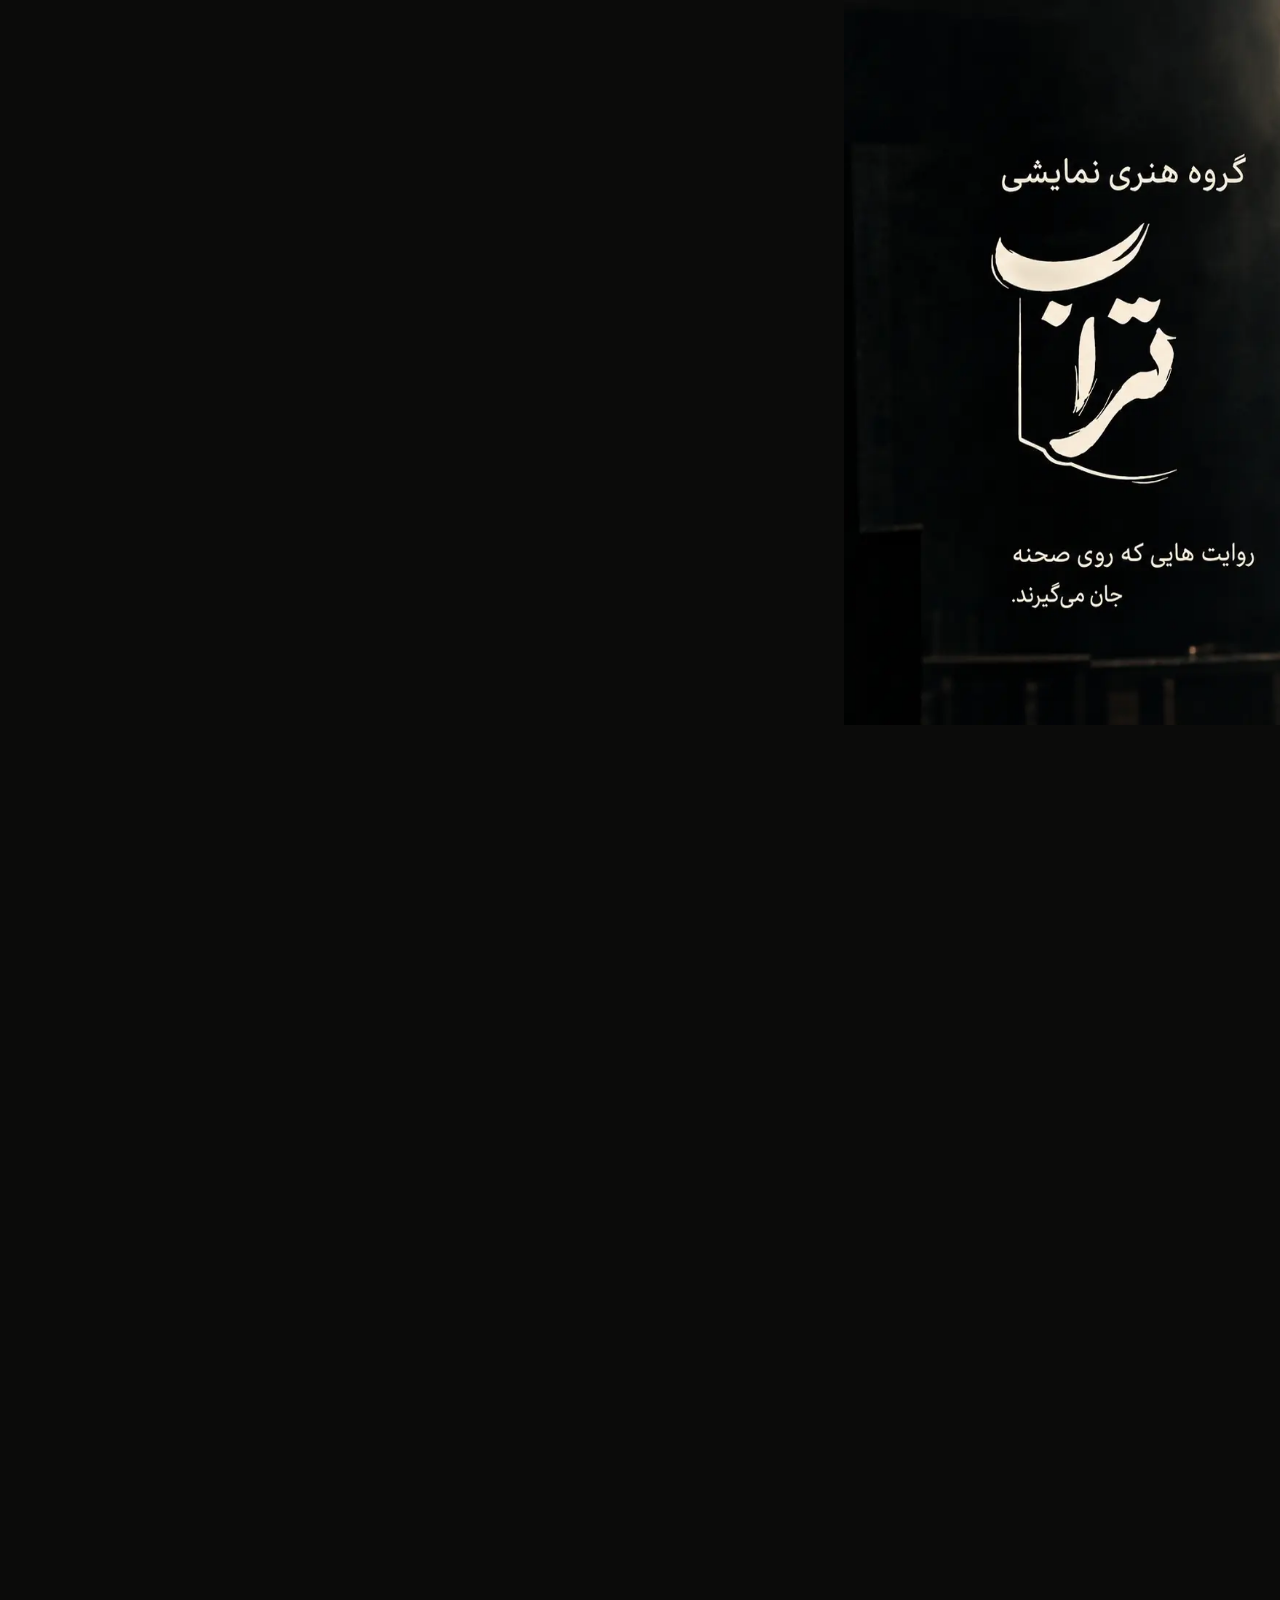
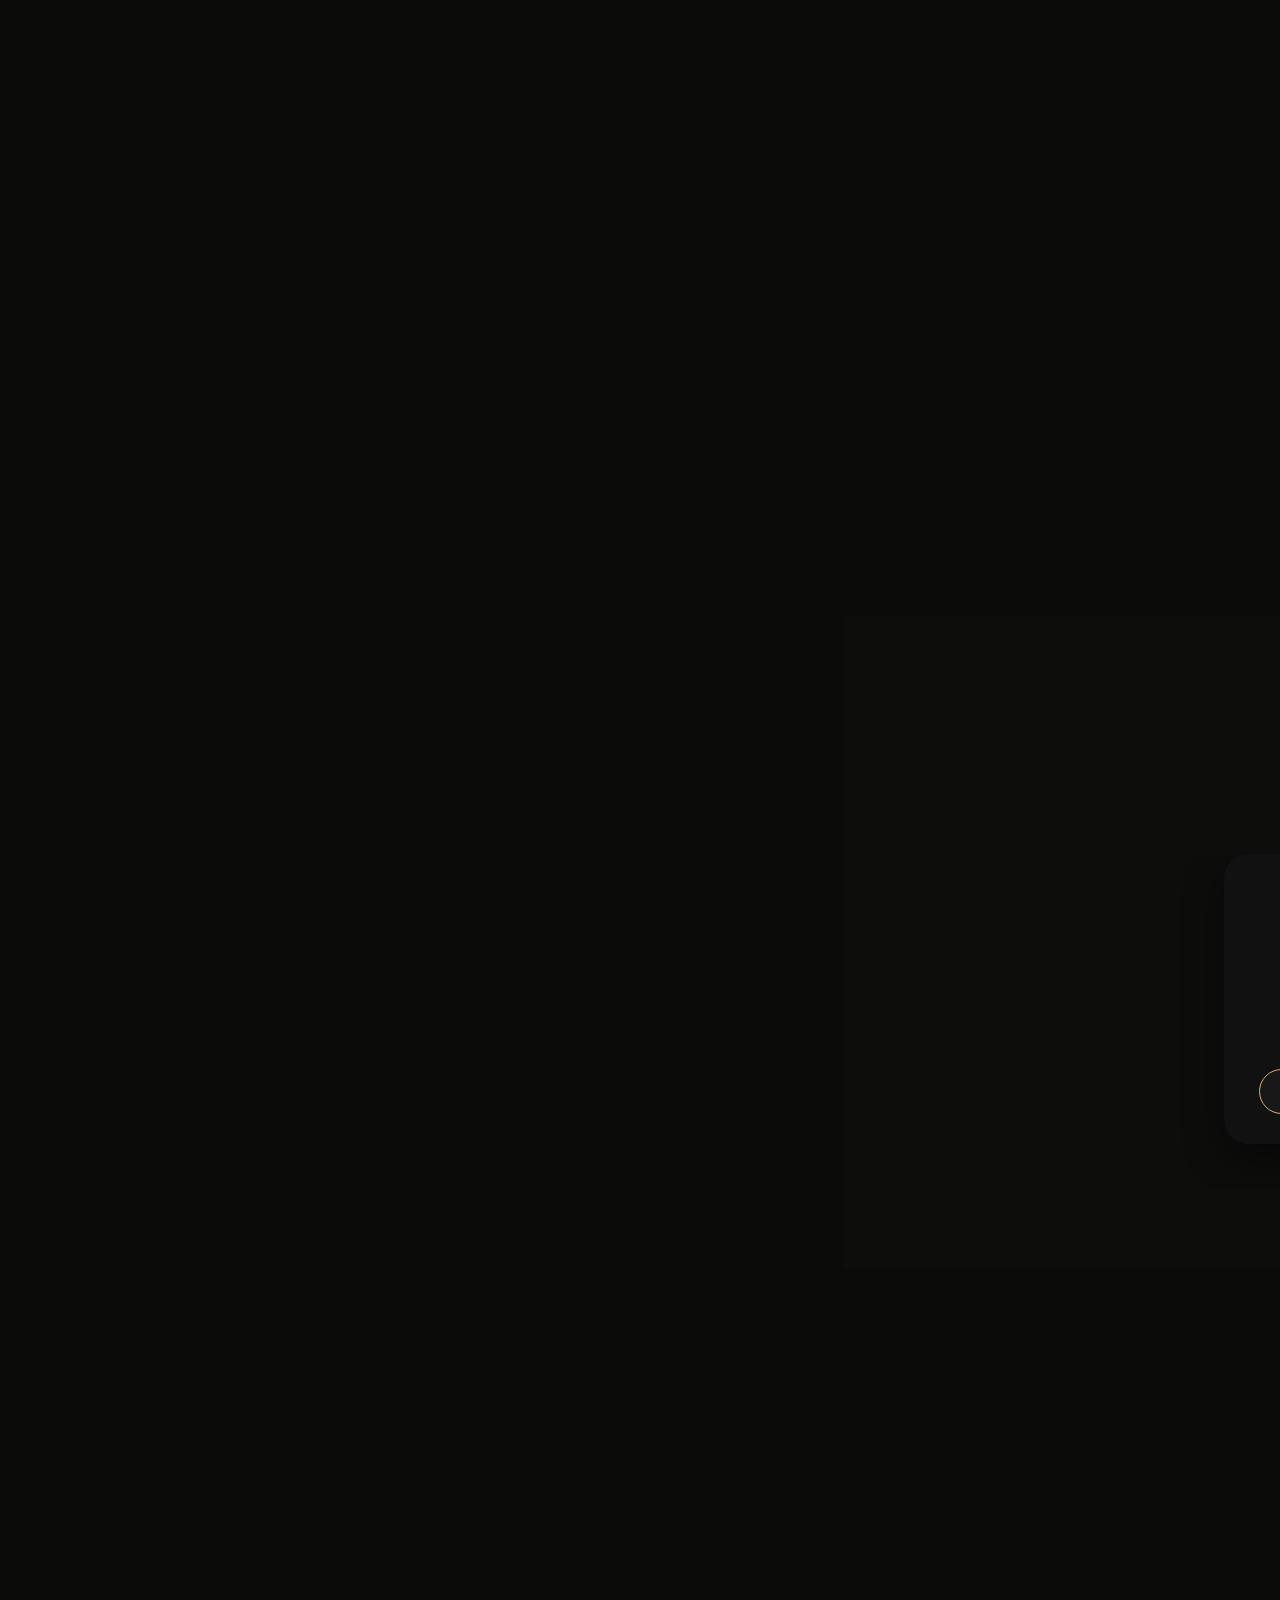
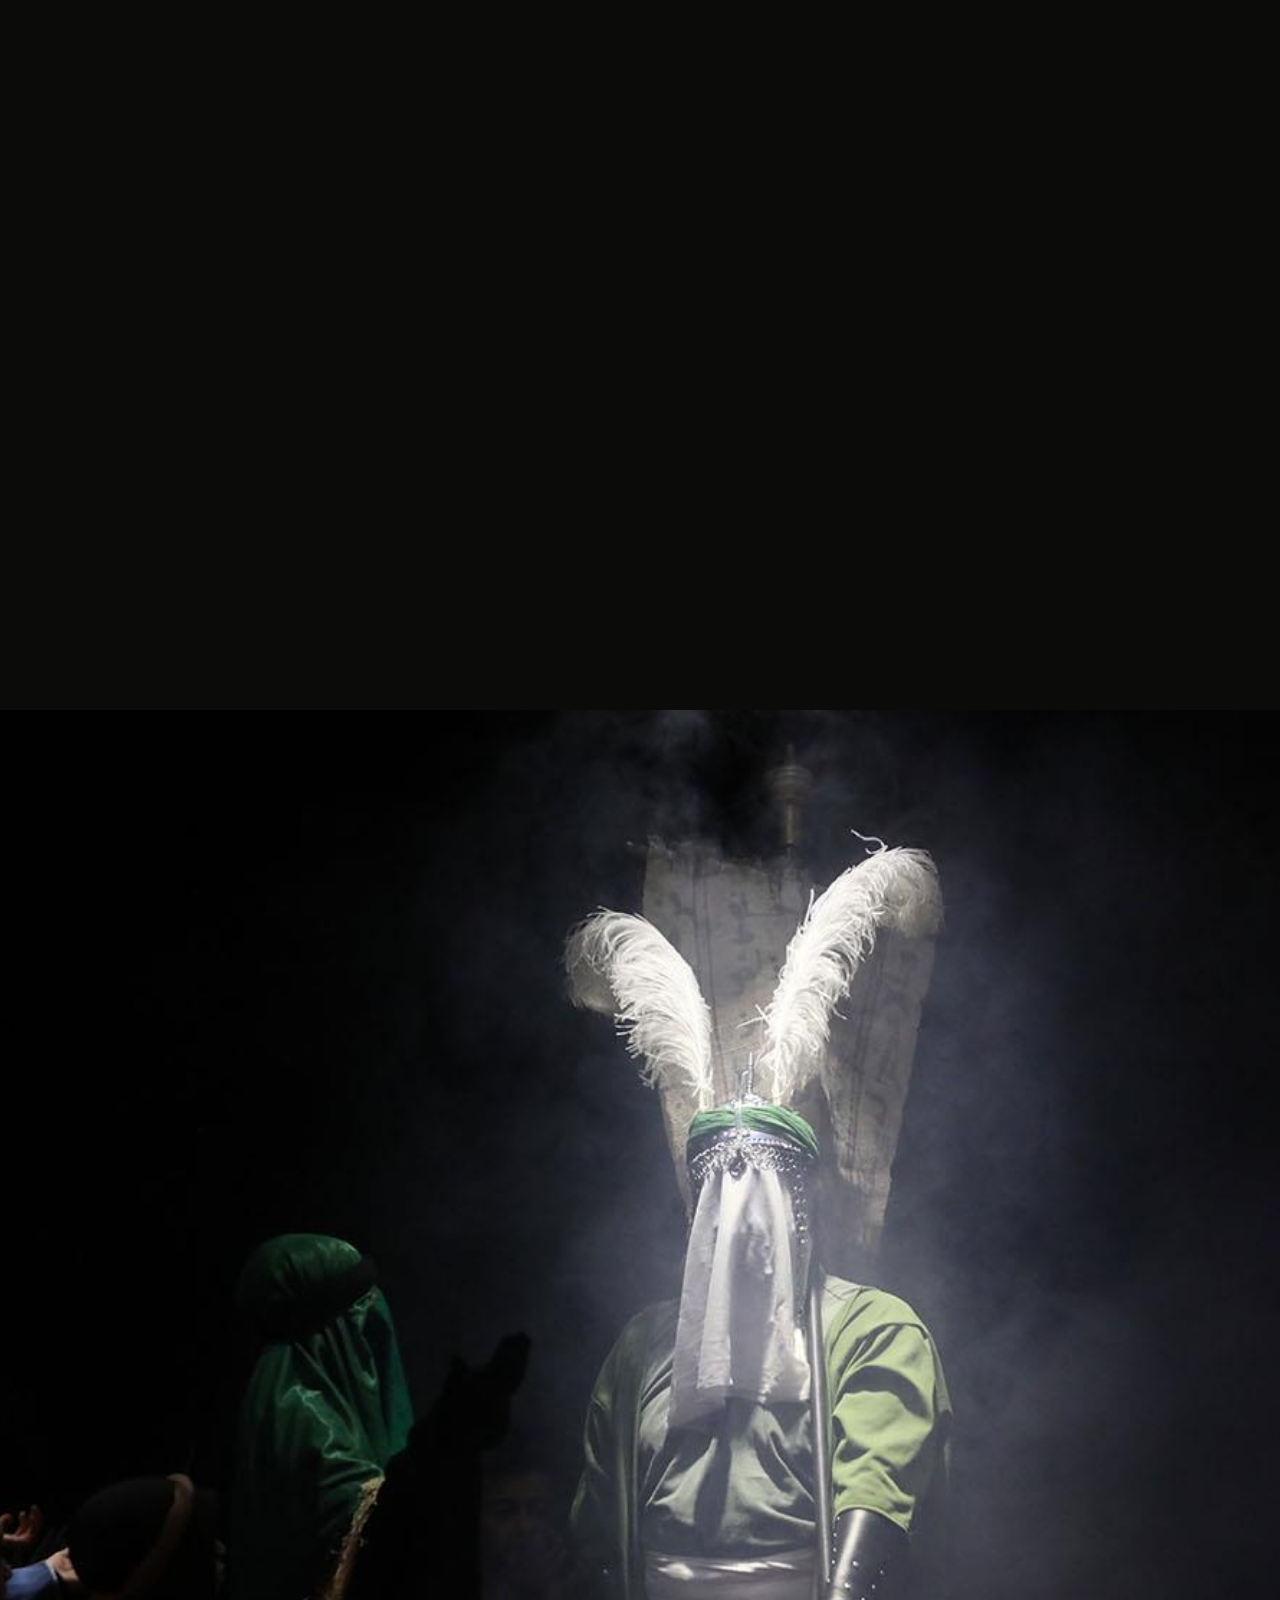
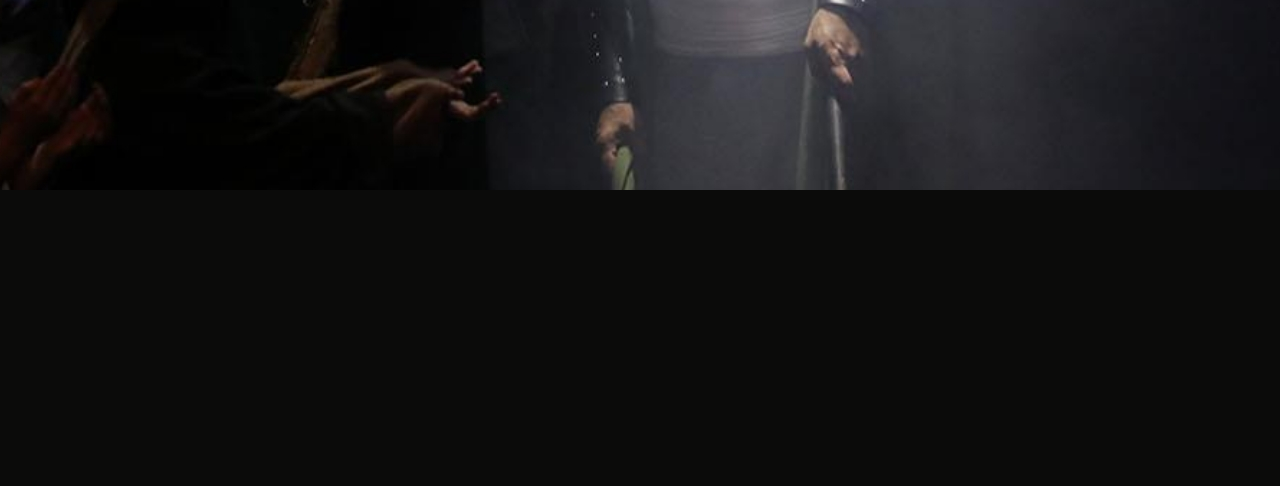
==== index.html @ 1dcc40dc "Update index.html" ====
<!DOCTYPE html>
<html lang="fa" dir="rtl">
<head>
    <meta charset="UTF-8">
    <meta name="viewport" content="width=device-width, initial-scale=1.0">
    <title>تراب | گروه هنری نمایشی</title>

    <link rel="preconnect" href="https://fonts.googleapis.com">
    <link rel="preconnect" href="https://fonts.gstatic.com" crossorigin>
    <link href="https://fonts.googleapis.com/css2?family=Vazirmatn:wght@300;400;500;600;700;800&display=swap" rel="stylesheet">
    <link rel="stylesheet" href="https://cdn.jsdelivr.net/npm/swiper@11/swiper-bundle.min.css">
    <link rel="stylesheet" href="css/style.css">
</head>
<body>
    <button class="menu-toggle" id="menuToggle" aria-label="باز کردن منو" aria-expanded="false">
        <span></span><span></span><span></span>
    </button>

    <div class="menu-overlay" id="menuOverlay">
        <div class="menu-inner">
            <div class="menu-top">
                <span class="menu-brand">تراب</span>
                <button class="menu-close" id="menuClose" aria-label="بستن منو">×</button>
            </div>
            <nav class="menu-nav">
                <a href="index.html">خانه</a>
                <a href="#upcoming">آماده‌ی اجرا</a>
                <a href="#shows">دیگر اجراها</a>
                <a href="#media">تراب در قاب رسانه‌ها</a>
                <a href="#about">درباره تراب</a>
                <a href="#contact">ارتباط با ما</a>
            </nav>
        </div>
    </div>

    <main>
        <section class="hero" aria-label="تصویر اصلی تراب"></section>

        <!-- آماده‌ی اجرا -->
        <section class="upcoming-section" id="upcoming">
            <div class="upcoming-heading">
                <div class="section-title-row">
                    <span class="section-title-line" aria-hidden="true"></span>
                    <h1>روی صحنه تراب خواهید دید...</h1>
                </div>
            </div>

            <div class="swiper upcomingSwiper">
                <div class="swiper-wrapper">
                    <div class="swiper-slide">
                        <article class="upcoming-card">
                            <div class="upcoming-poster">
                                <img src="images/107.webp" alt="خانه ای از گل و اندوه">
                            </div>
                            <div class="upcoming-info">
                                <span class="upcoming-status">به‌زودی</span>
                                <h2>خانه ای از گل و اندوه</h2>
                                <p>اطلاعات این اجرا به‌زودی اعلام می‌شود.</p>
                                <a href="show-khane.html" class="upcoming-btn">مشاهده جزئیات و رزرو بلیط</a>
                            </div>
                        </article>
                    </div>

                    <div class="swiper-slide">
                        <article class="upcoming-card">
                            <div class="upcoming-poster">
                                <img src="141.webp" alt="حریم">
                            </div>
                            <div class="upcoming-info">
                                <span class="upcoming-status">به‌زودی</span>
                                <h2>حریم</h2>
                                <p>اطلاعات این اجرا به‌زودی اعلام می‌شود.</p>
                                <a href="show-harim.html" class="upcoming-btn">مشاهده اطلاعات و رزرو بلیط</a>
                            </div>
                        </article>
                    </div>
                </div>
                <div class="upcoming-pagination"></div>
            </div>
        </section>

        <!-- دیگر اجراها -->
        <section class="shows-section" id="shows">
            <div class="shows-heading">
                <div class="section-title-row">
                    <span class="section-title-line" aria-hidden="true"></span>
                    <h1>دیگر اجراها</h1>
                </div>
                <p>نگاهی به اجراهای گروه تراب</p>
            </div>

            <div class="swiper mySwiper">
                <div class="swiper-wrapper">
                    <div class="swiper-slide">
                        <article class="show-card">
                            <img src="102.webp" alt="در انتظار">
                            <a href="show-entezar.html" class="glass-btn">مشاهده جزئیات</a>
                        </article>
                    </div>
                    <div class="swiper-slide">
                        <article class="show-card">
                            <img src="103.webp" alt="خانه‌ای از گل و اندوه">
                            <a href="show-khane.html" class="glass-btn">مشاهده جزئیات</a>
                        </article>
                    </div>
                    <div class="swiper-slide">
                        <article class="show-card">
                            <img src="104.webp" alt="ماه بر روی زمین">
                            <a href="show-mah.html" class="glass-btn dark-btn">مشاهده جزئیات</a>
                        </article>
                    </div>
                    <div class="swiper-slide">
    <article class="show-card">
        <img src="140.webp" alt="حریم">
        <a href="show-harim.html" class="glass-btn">مشاهده جزئیات</a>
    </article>
</div>

<div class="swiper-slide">
    <article class="show-card">
        <img src="107.webp" alt="عطش آتش">
        <a href="show-fifth.html" class="glass-btn">مشاهده جزئیات</a>
    </article>
</div>
                </div>
                <div class="swiper-pagination"></div>
            </div>
        </section>

        <!-- تراب در قاب رسانه‌ها -->
        <section class="media-section" id="media">
            <div class="media-heading">
                <div class="section-title-row">
                    <span class="section-title-line" aria-hidden="true"></span>
                    <h1>تراب در قاب رسانه‌ها</h1>
                </div>
                <p>گفت‌وگوها و گزارش‌هایی درباره گروه هنری تراب</p>
            </div>

            <div class="media-track">
                <article class="media-card">
                    <div class="media-link">
                        <video
    controls
    preload="none"
    loading="lazy"
    width="640"
    height="360"
    poster=""
>
    <source src="videos/0001.mp4" type="video/mp4">
</video>
                    </div>
                    <div class="media-info">
                        <span class="media-label">گزارش تلویزیونی</span>
                        <h2>تئاتر «خانه ای از گل و اندوه»</h2>
                        <p>شبکه سه سیما</p>
                    </div>
                </article>

                <article class="media-card">
                    <div class="media-link">
                        <video
    controls
    preload="none"
    loading="lazy"
    width="640"
    height="360"
    poster=""
>
    <source src="videos/0002.mp4" type="video/mp4">
</video>
                    </div>
                    <div class="media-info">
                        <span class="media-label">گزارش تلویزیونی</span>
                        <h2>تئاتر «درانتظار»</h2>
                        <p>شبکه خبر صداوسیما</p>
                    </div>
                </article>
            </div>
        </section>

        <!-- نقل‌قول -->
        <section class="quote-section">
            <p>«هر اجرا فرصتی است برای دیدن چیزی که شاید در زندگی روزمره از کنار آن گذشته‌ایم.»</p>
        </section>

        <!-- درباره تراب -->
        <section class="about-section" id="about">
            <div class="about-image">
                <img src="109.webp" alt="گروه هنری تراب">
                <div class="about-overlay"></div>

                <div class="about-content">
                    <div class="section-title-row about-title-row">
                        <span class="section-title-line about-line" aria-hidden="true"></span>
                        <div>
                            <span class="about-label">گروه هنری تراب</span>
                            <h1>ما روایت می‌کنیم...</h1>
                        </div>
                    </div>
                    <div class="about-text">
                        <p>قصه‌هایی را که از دل تاریخ می‌آیند</p>
                        <p>و روی صحنه جان می‌گیرند.</p>
                    </div>
                </div>
            </div>
        </section>

        <!-- ارتباط با ما -->
       
<section class="contact-section" id="contact">

    <div class="contact-heading">
        <div class="section-title-row">
            <span class="section-title-line" aria-hidden="true"></span>
            <h2>ارتباط با تراب</h2>
        </div>
    </div>

    <p class="page-intro">
        برای اطلاع از فعالیت‌ها، ما را در فضای مجازی دنبال کنید.
    </p>

    <div class="contact-links">

<p>برای اطلاع از فعالیت‌ها، ما را در فضای مجازی دنبال کنید.</p>
  <div class="contact-links">

    <a class="contact-link" href="https://www.instagram.com/torab_namayesh/" target="_blank" rel="noopener noreferrer">
      <strong>اینستاگرام</strong>
      <small>@torab_namayesh</small>
    </a>

    <a class="contact-link" href="https://t.me/torab_artgroup" target="_blank" rel="noopener noreferrer">
      <strong>تلگرام</strong>
      <small>@torab_artgroup</small>
    </a>

    <a class="contact-link" href="https://ble.ir/torabart" target="_blank" rel="noopener noreferrer">
      <strong>بله</strong>
      <small>torabart</small>
    </a>

    <a class="contact-link" href="tel:09123456789">
      <strong>روابط عمومی</strong>
      <small>09123456789</small>
    </a>

  </div>
</section>

    </main>

    <footer>
    <p>© تمامی حقوق مادی و معنوی این وب‌سایت متعلق به گروه هنری تراب است.</p>
    </footer>

    <script src="https://cdn.jsdelivr.net/npm/swiper@11/swiper-bundle.min.js"></script>
    <script src="js/app.js"></script>
</body>
</html>
---- css/style.css ----
/* =========================================================
   TARAB WEBSITE — CLEAN MASTER STYLESHEET
   ========================================================= */

/* Base */
* { margin: 0; padding: 0; box-sizing: border-box; }
html { scroll-behavior: smooth; }
body {
    direction: rtl;
    background: #0b0b0a;
    color: #f1eee7;
    font-family: "Vazirmatn", sans-serif;
    line-height: 1.8;
}

/* Menu */
.menu-toggle {
    position: absolute; top: 28px; right: 32px; z-index: 300;
    display: flex; flex-direction: column; align-items: center; justify-content: center;
    gap: 6px; width: 48px; height: 48px; padding: 0;
    background: rgba(10,10,9,.35); border: 1px solid rgba(255,255,255,.35);
    border-radius: 50%; cursor: pointer; backdrop-filter: blur(8px);
    -webkit-backdrop-filter: blur(8px);
    transition: background .3s ease, border-color .3s ease, transform .3s ease;
}
.menu-toggle:hover { background: rgba(10,10,9,.65); border-color: rgba(214,177,77,.8); transform: scale(1.04); }
.menu-toggle span { display: block; width: 19px; height: 1.5px; background: #f1eee7; transition: .3s ease; }

.menu-overlay {
    position: fixed; top: 88px; right: 32px; z-index: 400; width: 270px; height: auto;
    overflow: hidden; background: rgba(15,15,14,.98); border: 1px solid rgba(214,177,77,.25);
    border-radius: 14px; box-shadow: 0 18px 50px rgba(0,0,0,.45);
    opacity: 0; visibility: hidden; transform: translateY(-8px);
    transition: opacity .25s ease, visibility .25s ease, transform .25s ease;
}
.menu-overlay.active { opacity: 1; visibility: visible; transform: translateY(0); }
.menu-inner { display: flex; flex-direction: column; width: 100%; height: auto; margin: 0; padding: 18px 22px 20px; }
.menu-top { display: flex; align-items: center; justify-content: space-between; height: 40px; margin-bottom: 8px; border-bottom: 1px solid rgba(255,255,255,.09); }
.menu-brand { color: #d6b14d; font-size: 18px; font-weight: 600; }
.menu-close { width: 28px; height: 28px; border: 0; background: transparent; color: #aaa; font-size: 24px; font-weight: 300; line-height: 1; cursor: pointer; transition: color .2s ease; }
.menu-close:hover { color: #d6b14d; transform: none; }
.menu-nav { display: flex; flex-direction: column; align-items: stretch; gap: 0; }
.menu-nav a {
    display: block; padding: 11px 0; color: #f1eee7; text-decoration: none;
    font-size: 15px; font-weight: 400; line-height: 1.7;
    border-bottom: 1px solid rgba(255,255,255,.06);
    transition: color .2s ease, padding-right .2s ease;
}
.menu-nav a:last-child { border-bottom: 0; }
.menu-nav a:hover { color: #d6b14d; padding-right: 5px; transform: none; }

/* Hero */
.hero {
    position: relative; width: 100%; height: auto; min-height: 0;
    aspect-ratio: 1694 / 960; overflow: hidden;
    background: url("../101.webp") center / 100% 100% no-repeat;
}

/* Shared titles */
.section-title-row { display: flex; flex-direction: row; align-items: center; width: 100%; gap: 18px; direction: rtl; text-align: right; }
.section-title-row h1 { margin: 0; padding: 0; color: #f3efe7; font-family: "Vazirmatn", sans-serif; font-size: 26px; font-weight: 500; line-height: 1.5; text-align: right; }
.section-title-line { display: block; flex: 0 0 2px; width: 2px; height: 38px; background: #d6b14d; }

/* Shows */
.shows-section { width: 100%; padding: 110px 0 80px; overflow: hidden; background: #0d0d0c; }
.shows-heading { width: 88%; max-width: 1200px; margin: 0 auto 55px; text-align: right; }
.shows-heading .section-title-row { margin-bottom: 10px; }
.shows-heading p { color: #8e897f; font-size: 14px; }
.section-label { display: inline-block; margin-bottom: 12px; color: #a99868; font-size: 12px; letter-spacing: 1px; }

/* Swiper and show cards */
.mySwiper { width: 100%; padding: 0 5px 45px; overflow: hidden; }
.swiper-slide { display: flex; align-items: center; justify-content: center; }
.show-card { position: relative; width: 520px; overflow: hidden; background: #111; border-radius: 24px; box-shadow: 0 15px 40px rgba(0,0,0,.45); }
.show-card img { display: block; width: 100%; height: 290px; object-fit: cover; object-position: center; border-radius: 24px; }
.glass-btn {
    position: absolute; left: 35px; bottom: 30px; display: flex; align-items: center; gap: 7px;
    padding: 9px 20px; color: #d7b06a; background: rgba(255,255,255,.03);
    border: 1.5px solid #d7b06a; border-radius: 999px; text-decoration: none;
    font-size: 13px; font-weight: 700; backdrop-filter: blur(10px); -webkit-backdrop-filter: blur(10px);
    transition: background .3s ease, transform .3s ease, border-color .3s ease;
}
.glass-btn::before { content: "←"; font-size: 14px; }
.glass-btn:hover { background: rgba(255,255,255,.1); transform: translateY(-2px); }
.dark-btn { color: #fff; border-color: #fff; }
.dark-btn::before { color: #fff; }
.swiper-pagination { bottom: 0 !important; }
.swiper-horizontal > .swiper-pagination-bullets,
.swiper-pagination-bullets.swiper-pagination-horizontal { bottom: 0 !important; }
.swiper-pagination-bullet {
    width: 10px !important; height: 10px !important; margin: 0 4px !important;
    background: #5a5a5a !important; opacity: 1 !important; border-radius: 50% !important;
    transition: all .35s ease !important;
}
.swiper-pagination-bullet-active { width: 26px !important; height: 10px !important; background: #d6b14d !important; border-radius: 30px !important; }
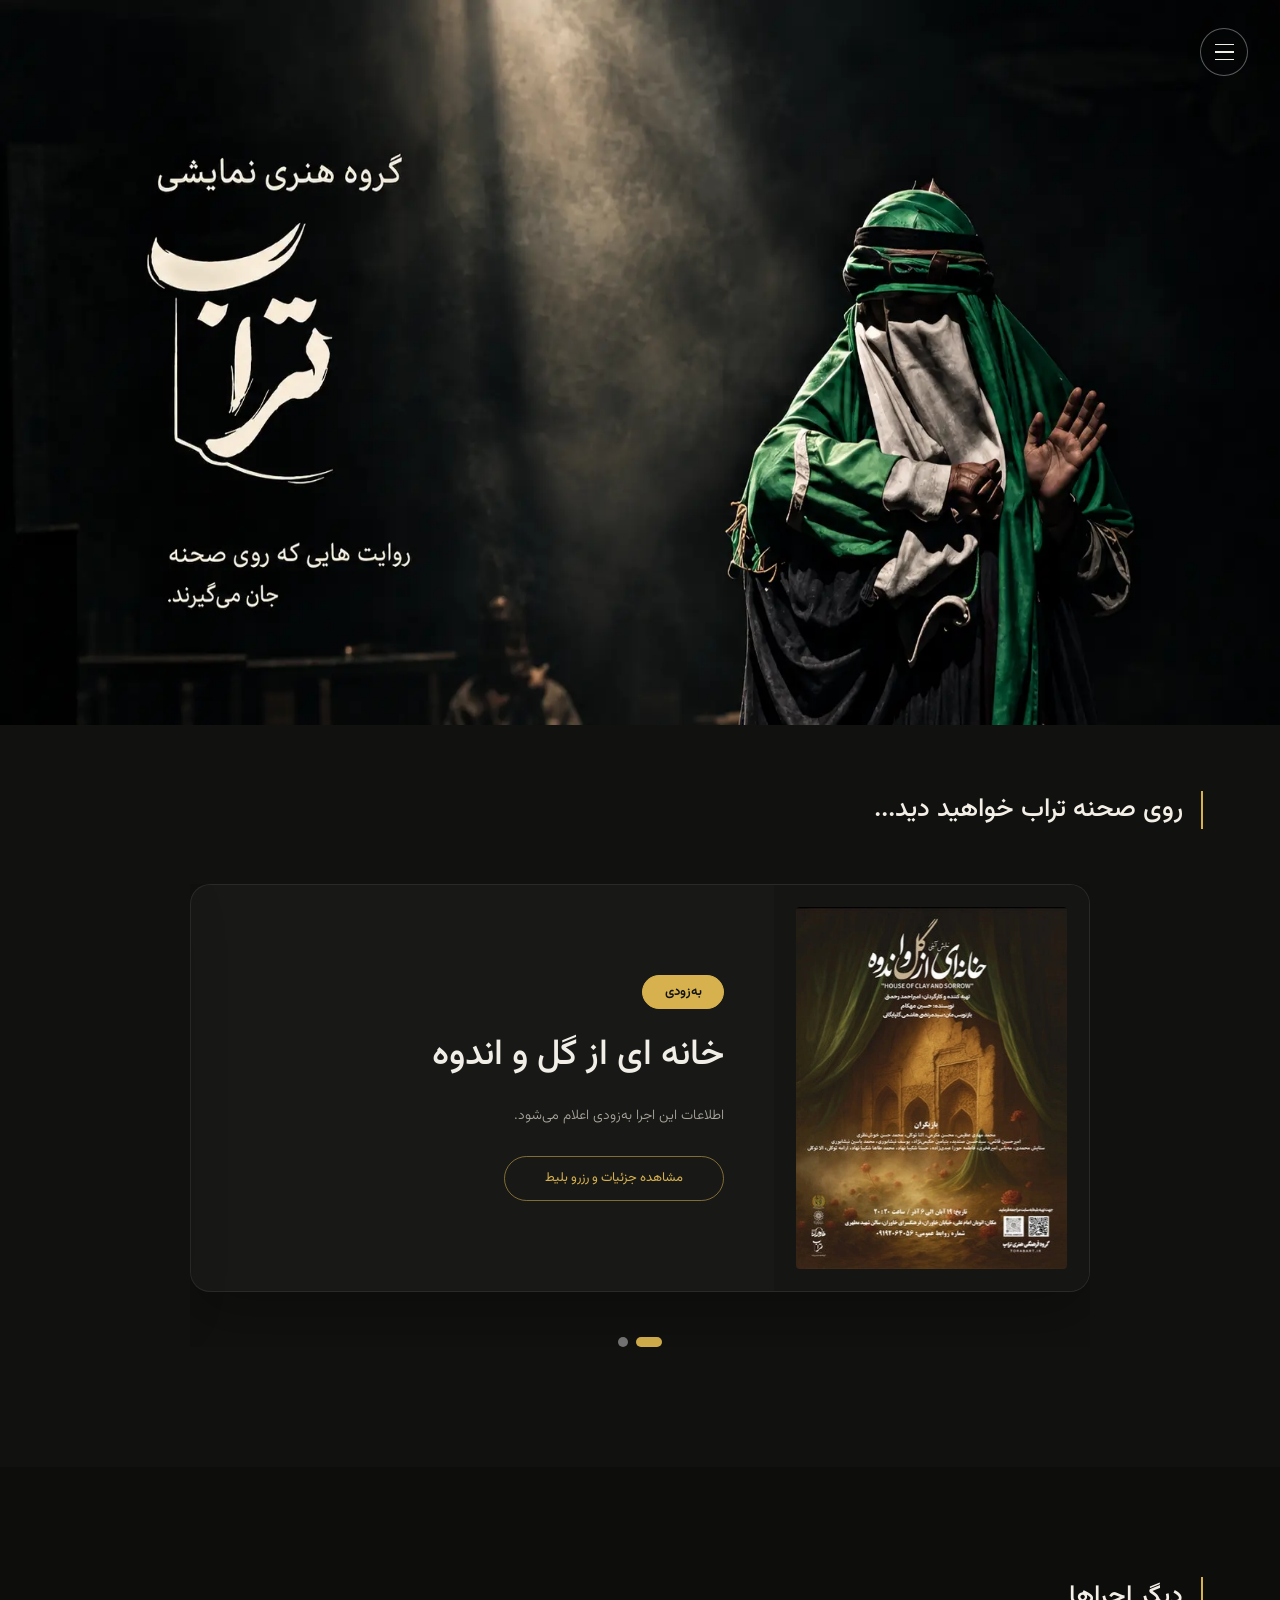
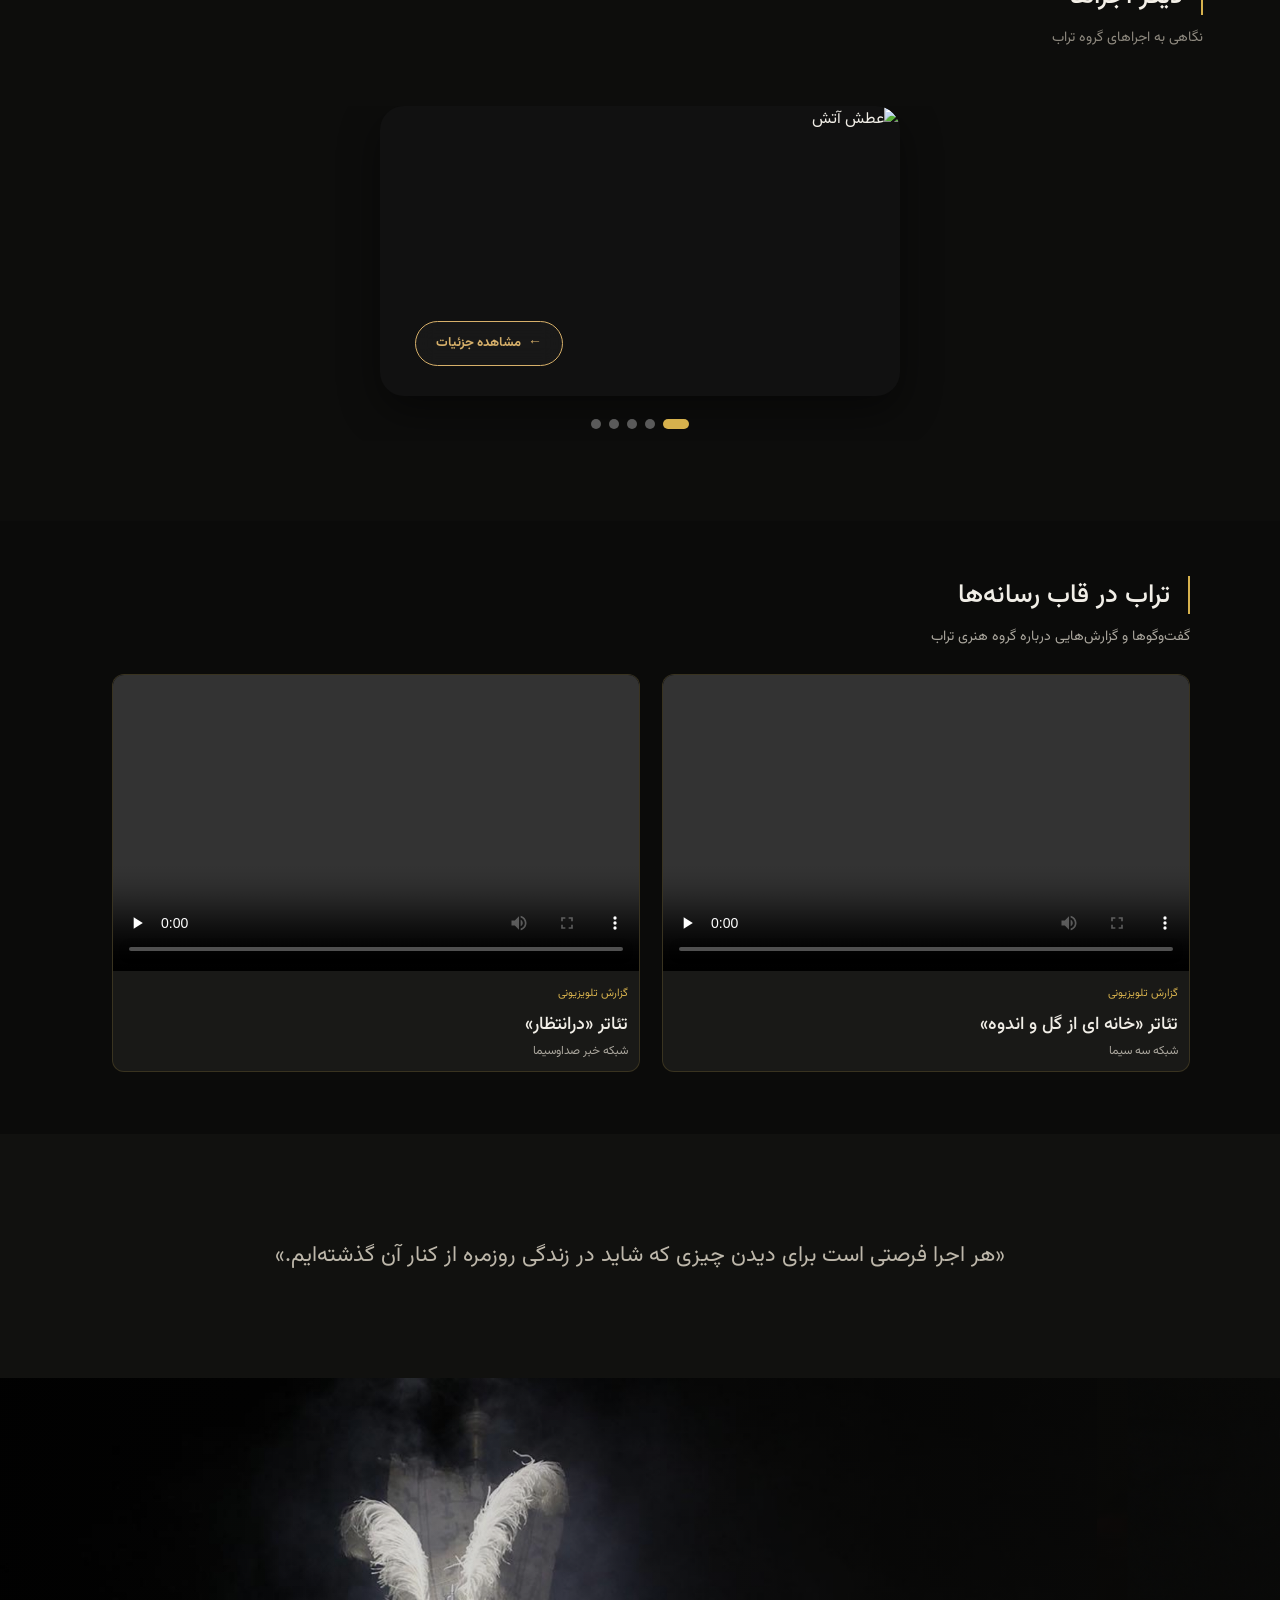
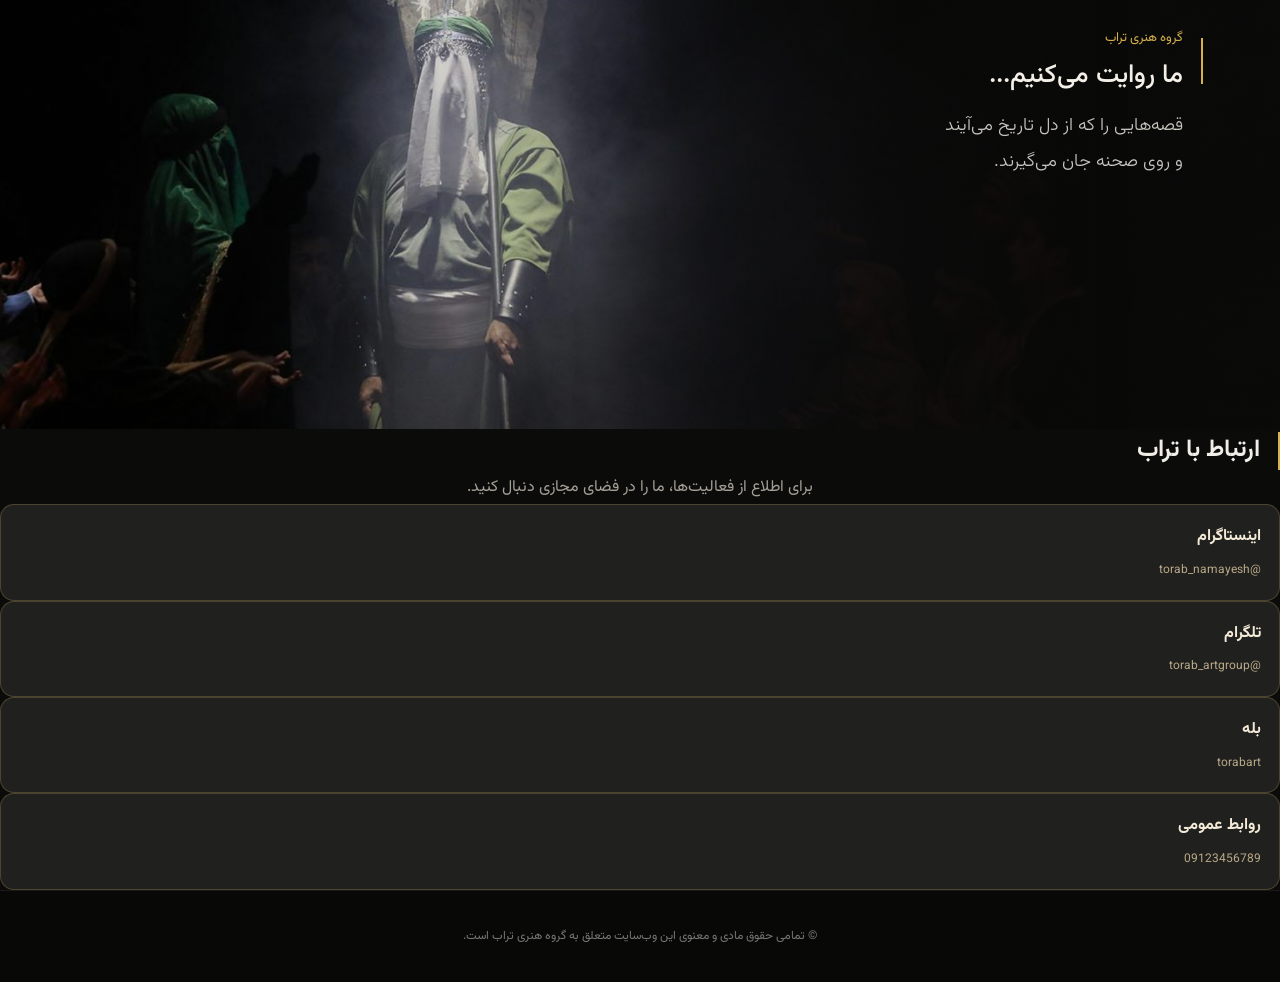
==== commit 652ffdd0: "Update index.html" ====
--- a/index.html
+++ b/index.html
@@ -222,9 +222,6 @@
         برای اطلاع از فعالیت‌ها، ما را در فضای مجازی دنبال کنید.
     </p>
 
-    <div class="contact-links">
-
-<p>برای اطلاع از فعالیت‌ها، ما را در فضای مجازی دنبال کنید.</p>
   <div class="contact-links">
 
     <a class="contact-link" href="https://www.instagram.com/torab_namayesh/" target="_blank" rel="noopener noreferrer">
--- a/css/style.css
+++ b/css/style.css
@@ -93,3 +93,769 @@
     transition: all .35s ease !important;
 }
 .swiper-pagination-bullet-active { width: 26px !important; height: 10px !important; background: #d6b14d !important; border-radius: 30px !important; }
+
+/* Quote */
+.quote-section { padding: 100px 10%; text-align: center; background: #11110f; }
+.quote-section p { max-width: 850px; margin: auto; color: #bdb7aa; font-size: 22px; line-height: 2; }
+
+/* General pages */
+.page { width: 88%; max-width: 1200px; margin: auto; padding: 120px 0; }
+.page h1 { position: relative; margin: 0 0 20px; padding-right: 20px; color: #f3efe7; font-size: 26px; font-weight: 500; line-height: 1.5; }
+.page h1::before { position: absolute; top: 50%; right: 0; width: 2px; height: 38px; background: #d6b14d; content: ""; transform: translateY(-50%); }
+.page-intro { max-width: 700px; color: #a5a097; font-size: 16px; line-height: 2; }
+.button { display: inline-block; padding: 12px 25px; background: #b7a36a; color: #111; border: 0; text-decoration: none; cursor: pointer; font-size: 14px; transition: .3s ease; }
+.button:hover { background: #d0bd83; }
+
+/* Featured show */
+.featured-show { display: grid; grid-template-columns: 1fr 1fr; align-items: center; gap: 60px; width: 88%; max-width: 1200px; margin: 80px auto; }
+.featured-show img { display: block; width: 100%; }
+.featured-show-content h1 { position: relative; margin: 0 0 20px; padding-right: 20px; color: #f3efe7; font-size: 26px; font-weight: 500; line-height: 1.5; }
+.featured-show-content h1::before { position: absolute; top: 50%; right: 0; width: 2px; height: 38px; background: #d6b14d; content: ""; transform: translateY(-50%); }
+.featured-show-content p { margin-bottom: 30px; color: #a5a097; }
+
+/* Facts */
+.facts { display: grid; grid-template-columns: repeat(3, 1fr); gap: 20px; margin: 50px 0; }
+.fact { padding: 25px; background: #111; border: 1px solid rgba(255,255,255,.07); }
+.fact span { display: block; margin-bottom: 5px; color: #8f897d; font-size: 12px; }
+.fact strong { color: #eee; font-size: 18px; }
+
+/* Sessions */
+.sessions { width: 88%; max-width: 900px; margin: 70px auto; }
+.session { display: flex; align-items: center; justify-content: space-between; padding: 22px 25px; margin-bottom: 12px; background: #111; border: 1px solid rgba(255,255,255,.07); }
+.session-info { display: flex; align-items: center; gap: 35px; }
+.session-date { color: #b7a36a; }
+
+/* Seats */
+.seat-container { width: 90%; max-width: 650px; margin: 60px auto; }
+.seat-screen { width: 70%; padding: 12px; margin: 0 auto 50px; background: #d8d1c3; color: #111; text-align: center; font-size: 13px; }
+.seat-grid { display: grid; grid-template-columns: repeat(8, 1fr); gap: 10px; }
+.seat { height: 42px; background: #191816; color: #ddd; border: 1px solid #575248; cursor: pointer; transition: .2s ease; }
+.seat:hover { color: #b7a36a; border-color: #b7a36a; }
+.seat.selected { background: #b7a36a; color: #111; border-color: #b7a36a; }
+.seat.sold { background: #38352f; color: #777; border-color: #38352f; cursor: not-allowed; }
+
+/* Forms */
+.form-container { width: 90%; max-width: 700px; margin: 60px auto; }
+.form-group { margin-bottom: 25px; }
+.form-group label { display: block; margin-bottom: 8px; color: #c5bfb4; font-size: 13px; }
+.form-group input, .form-group textarea, .form-group select { width: 100%; padding: 14px 15px; background: #111; color: #eee; border: 1px solid #3c3933; outline: none; font-family: inherit; }
+.form-group input:focus, .form-group textarea:focus, .form-group select:focus { border-color: #b7a36a; }
+
+/* Summary */
+.summary { width: 90%; max-width: 700px; padding: 30px; margin: 50px auto; background: #111; border: 1px solid rgba(255,255,255,.07); }
+.summary-row { display: flex; justify-content: space-between; padding: 12px 0; border-bottom: 1px solid rgba(255,255,255,.06); }
+.summary-row:last-child { border-bottom: 0; }
+
+/* Ticket */
+.ticket { position: relative; width: 90%; max-width: 650px; padding: 40px; margin: 80px auto; background: #f0ece3; color: #151412; }
+.ticket h1 { position: relative; padding-right: 20px; margin: 0 0 30px; color: #151412; font-size: 26px; font-weight: 500; line-height: 1.5; }
+.ticket h1::before { position: absolute; top: 50%; right: 0; width: 2px; height: 38px; background: #d6b14d; content: ""; transform: translateY(-50%); }
+.ticket-row { display: flex; justify-content: space-between; padding: 12px 0; border-bottom: 1px solid rgba(0,0,0,.15); }
+.ticket-code { margin-top: 30px; text-align: center; font-size: 22px; letter-spacing: 2px; }
+
+/* Admin */
+.admin-container { width: 90%; max-width: 1200px; margin: 60px auto; }
+.admin-container h1 { position: relative; padding-right: 20px; margin: 0; color: #f3efe7; font-size: 26px; font-weight: 500; line-height: 1.5; }
+.admin-container h1::before { position: absolute; top: 50%; right: 0; width: 2px; height: 38px; background: #d6b14d; content: ""; transform: translateY(-50%); }
+.admin-stats { display: grid; grid-template-columns: repeat(3, 1fr); gap: 20px; margin-bottom: 50px; }
+.admin-stat { padding: 25px; background: #111; border: 1px solid rgba(255,255,255,.07); }
+.admin-stat span { display: block; margin-bottom: 5px; color: #999; font-size: 12px; }
+.admin-stat strong { color: #b7a36a; font-size: 30px; }
+.admin-table { width: 100%; background: #111; border-collapse: collapse; }
+.admin-table th, .admin-table td { padding: 15px; text-align: right; border-bottom: 1px solid rgba(255,255,255,.07); }
+.admin-table th { color: #b7a36a; font-weight: normal; }
+
+/* Footer */
+footer { padding: 35px 6%; background: #080807; border-top: 1px solid rgba(255,255,255,.07); text-align: center; }
+footer p { color: #777; font-size: 12px; }
+
+/* Upcoming shows */
+.upcoming-section { padding: 65px 0 120px; overflow: hidden; background: #11110f; }
+.upcoming-heading { width: 88%; max-width: 1200px; margin: 0 auto 55px; text-align: right; }
+.upcoming-heading .section-title-row { margin-bottom: 0; }
+.upcoming-heading .section-title-line { height: 38px; }
+.upcomingSwiper { position: relative; width: min(900px, 86%); padding-bottom: 55px; margin: 0 auto; }
+.upcomingSwiper .swiper-slide { display: flex; align-items: center; justify-content: center; height: auto; }
+.upcoming-card { display: flex; align-items: center; width: 100%; min-height: 350px; direction: rtl; overflow: hidden; background: #181816; border: 1px solid rgba(255,255,255,.08); border-radius: 20px; box-shadow: 0 20px 60px rgba(0,0,0,.28); }
+.upcoming-poster { display: flex; flex: 0 0 315px; align-items: center; justify-content: center; width: 315px; padding: 22px; background: #151513; }
+.upcoming-poster img { display: block; width: 100%; height: auto; aspect-ratio: 3 / 4; object-fit: cover; object-position: center; border-radius: 4px; }
+.upcoming-info { display: flex; flex: 1; flex-direction: column; align-items: flex-start; justify-content: center; padding: 45px 50px; direction: rtl; }
+.upcoming-status { display: inline-flex; align-items: center; justify-content: center; width: fit-content; min-width: 82px; padding: 7px 18px; margin-bottom: 14px; color: #11110f; background: #d6b14d; border: 1px solid #d6b14d; border-radius: 999px; font-size: 13px; line-height: 1.4; font-weight: 600; white-space: nowrap; }
+.upcoming-info h2 { margin: 0 0 14px; color: #f1eee7; font-size: clamp(25px, 3vw, 36px); font-weight: 500; }
+.upcoming-info p { max-width: 430px; margin: 0 0 26px; color: #aaa69d; font-size: 14px; line-height: 2; font-weight: 300; }
+.upcoming-btn { display: inline-flex; align-items: center; justify-content: center; min-width: 220px; padding: 12px 28px; color: #d6b14d; background: transparent; border: 1px solid rgba(214,177,77,.55); border-radius: 999px; text-decoration: none; font-size: 13px; line-height: 1.5; transition: .25s ease; }
+.upcoming-btn:hover { background: #d6b14d; color: #11110f; }
+.upcoming-pagination { position: absolute !important; left: 0 !important; right: 0 !important; bottom: 5px !important; display: flex !important; align-items: center !important; justify-content: center !important; width: 100% !important; text-align: center !important; }
+.upcoming-pagination .swiper-pagination-bullet { width: 10px !important; height: 10px !important; margin: 0 4px !important; background: #777 !important; opacity: 1 !important; border-radius: 50% !important; }
+.upcoming-pagination .swiper-pagination-bullet-active { width: 26px !important; height: 10px !important; background: #d6b14d !important; border-radius: 999px !important; }
+
+/* About */
+.about-section { width: 100%; overflow: hidden; background: #10100f; text-align: center; }
+.about-section .page-intro { max-width: 760px; margin-right: auto; margin-left: auto; }
+.about-signature { margin-top: 45px; color: #d6b14d; font-size: clamp(18px, 2vw, 25px); font-weight: 400; }
+.about-image { position: relative; width: 100%; line-height: 0; }
+.about-image img { display: block; width: 100%; height: auto; max-width: 100%; object-fit: contain; }
+.about-overlay { position: absolute; inset: 0; background: linear-gradient(to left, rgba(10,10,9,.88) 0%, rgba(10,10,9,.62) 28%, rgba(10,10,9,.20) 58%, rgba(10,10,9,.03) 100%); pointer-events: none; }
+.about-content { position: absolute; top: 0; right: 0; display: flex; flex-direction: column; align-items: flex-start; justify-content: center; width: 100%; height: 100%; padding: 60px 6% 60px 5%; direction: rtl; text-align: right; line-height: normal; }
+.about-title-row { display: flex; flex-direction: row; align-items: center; width: 100%; gap: 18px; direction: rtl; }
+.about-line { display: block; flex: 0 0 2px; width: 2px; height: 46px; min-height: 46px; max-height: 46px; background: #d6b14d; }
+.about-label { display: block; margin-bottom: 8px; color: #d6b14d; font-size: 13px; font-weight: 400; text-align: right; }
+.about-content h1 { margin: 0; padding: 0; color: #f3efe7; font-family: "Vazirmatn", sans-serif; font-size: 26px; font-weight: 500; line-height: 1.5; text-align: right; }
+.about-text { margin-top: 14px; padding-right: 20px; direction: rtl; text-align: right; }
+.about-text p { margin: 0; color: rgba(241,238,231,.82); font-size: 18px; font-weight: 300; line-height: 1.9; text-align: right; }
+.about-text p + p { margin-top: 2px; }
+
+/* Contact */
+.contact-section { text-align: center; }
+.contact-section .page-intro { max-width: 650px; margin-right: auto; margin-left: auto; }
+.contact-section h1::before, .contact-section h1::after { display: none !important; content: none !important; }
+```css
+.contact-links {
+    display: grid;
+    grid-template-columns: repeat(2, minmax(0, 1fr));
+    gap: 14px;
+    margin-top: 24px;
+    direction: rtl;
+}
+
+.contact-link {
+    display: flex;
+    flex-direction: column;
+    align-items: flex-start;
+    justify-content: center;
+    gap: 8px;
+    min-width: 0;
+    padding: 18px;
+    text-decoration: none;
+    text-align: right;
+    border: 1px solid rgba(205, 170, 100, 0.25);
+    border-radius: 14px;
+    background: #20201e;
+    color: #f4ead8;
+    transition: border-color 0.2s ease, transform 0.2s ease;
+}
+
+.contact-link span {
+    font-size: 16px;
+    font-weight: 600;
+}
+
+.contact-link small {
+    font-size: 12px;
+    color: #b9a989;
+    overflow-wrap: anywhere;
+}
+
+.contact-link:hover {
+    border-color: #c9a66b;
+    transform: translateY(-2px);
+}
+
+@media (max-width: 380px) {
+    .contact-links {
+        gap: 10px;
+    }
+
+    .contact-link {
+        padding: 13px;
+    }
+}
+```
+
+/* Media section and horizontal slider */
+.media-section { padding: 44px 20px 36px; background: #111110; color: #f1eee7; direction: rtl; }
+.media-heading { max-width: 1100px; margin: 0 auto 18px; }
+.media-heading .section-title-row { gap: 11px; }
+.media-heading .section-title-row h1 { margin: 0; color: #f1eee7; font-family: "Vazirmatn",sans-serif; font-size: 22px; font-weight: 500; line-height: 1.6; }
+.media-heading > p { margin: 9px 0 0; color: #aaa69d; font-size: 13px; line-height: 1.9; }
+.media-track { display: flex; gap: 14px; max-width: 1100px; padding: 0 0 12px; margin: 0 auto; overflow-x: auto; overflow-y: hidden; scroll-snap-type: x mandatory; -webkit-overflow-scrolling: touch; scrollbar-width: thin; scrollbar-color: #76602b transparent; }
+.media-track .media-card { flex: 0 0 84%; min-width: 0; scroll-snap-align: start; }
+.media-card { min-width: 0; overflow: hidden; background: #191917; border: 1px solid rgba(214,177,77,.17); border-radius: 12px; }
+.media-video, .media-link { position: relative; display: block; width: 100%; aspect-ratio: 16 / 9; overflow: hidden; background: #080808; }
+.media-video video, .media-link video { display: block; width: 100%; height: 100%; object-fit: contain; background: #080808; }
+.media-link img { display: block; width: 100%; height: 100%; object-fit: cover; transition: transform .35s ease; }
+.media-link:hover img { transform: scale(1.035); }
+.media-play { position: absolute; top: 50%; left: 50%; display: flex; align-items: center; justify-content: center; width: 48px; height: 48px; color: #d6b14d; background: rgba(12,12,11,.72); border: 1px solid rgba(255,255,255,.7); border-radius: 50%; font-size: 17px; transform: translate(-50%,-50%); transition: background .25s ease; }
+.media-link:hover .media-play { background: rgba(12,12,11,.95); }
+.media-source { position: absolute; right: 10px; bottom: 10px; padding: 5px 10px; color: #f1eee7; background: rgba(12,12,11,.8); border: 1px solid rgba(214,177,77,.4); border-radius: 5px; font-size: 11px; }
+.media-info { padding: 8px 11px 10px; }
+.media-label { display: inline-block; color: #d6b14d; font-size: 11px; font-weight: 400; line-height: 1.5; }
+.media-info h2 { margin: 3px 0 2px; color: #f1eee7; font-size: 15px; font-weight: 500; line-height: 1.6; }
+.media-info p { margin: 0; color: #aaa69d; font-size: 12px; line-height: 1.6; }
+
+/* Mobile layout */
+@media (max-width: 768px) {
+    .menu-toggle { top: 18px; right: 18px; width: 43px; height: 43px; }
+    .menu-toggle span { width: 17px; }
+    .menu-overlay { top: 70px; right: 18px; width: 245px; max-width: calc(100vw - 36px); border-radius: 13px; }
+    .menu-inner { width: 100%; padding: 15px 19px 17px; }
+    .menu-top { height: 38px; margin-bottom: 6px; }
+    .menu-brand { font-size: 17px; }
+    .menu-close { width: 28px; height: 28px; font-size: 23px; }
+    .menu-nav { align-items: stretch; gap: 0; }
+    .menu-nav a { padding: 10px 0; font-size: 14px; }
+
+    .hero { width: 100%; height: auto; aspect-ratio: 1694 / 960; background-image: url("../101.webp"); background-size: 100% 100%; background-position: center; background-repeat: no-repeat; }
+
+    .section-title-row { gap: 11px; }
+    .section-title-row h1 { font-size: 22px; line-height: 1.5; }
+    .section-title-line { flex: 0 0 2px; width: 2px; height: 30px; }
+
+    .shows-section { padding: 75px 0 60px; }
+    .shows-heading { width: 86%; margin-bottom: 35px; }
+    .shows-heading .section-title-row { margin-bottom: 8px; }
+    .shows-heading p { font-size: 13px; }
+    .mySwiper { width: 100%; padding: 0 5px 45px; }
+    .swiper-slide { display: flex; justify-content: center; }
+    .show-card { width: 360px; max-width: 88vw; border-radius: 15px; }
+    .show-card img { width: 100%; height: 200px; border-radius: 15px; }
+    .glass-btn { left: 28px; bottom: 25px; padding: 8px 20px; font-size: 12px; }
+    .swiper-pagination-bullet { width: 9px !important; height: 9px !important; }
+    .swiper-pagination-bullet-active { width: 24px !important; height: 9px !important; }
+
+    .quote-section { padding: 70px 8%; }
+    .quote-section p { font-size: 17px; }
+
+    .page { width: 86%; padding: 80px 0; }
+    .page h1 { padding-right: 17px; font-size: 22px; }
+    .page h1::before { height: 30px; }
+
+    .featured-show { grid-template-columns: 1fr; gap: 35px; width: 86%; }
+    .featured-show-content h1 { padding-right: 17px; font-size: 22px; }
+    .featured-show-content h1::before { height: 30px; }
+
+    .facts { grid-template-columns: 1fr; }
+    .session { flex-direction: column; align-items: flex-start; gap: 15px; }
+    .session-info { flex-wrap: wrap; gap: 20px; }
+
+    .seat-container { width: 92%; }
+    .seat-screen { width: 85%; margin-bottom: 35px; }
+    .seat-grid { gap: 6px; }
+    .seat { height: 36px; font-size: 11px; }
+
+    .ticket { width: 90%; padding: 25px; }
+    .ticket h1 { padding-right: 17px; font-size: 22px; }
+    .ticket h1::before { height: 30px; }
+
+    .admin-stats { grid-template-columns: 1fr; }
+    .admin-table { font-size: 12px; }
+    .admin-table th, .admin-table td { padding: 10px 7px; }
+    .admin-container h1 { padding-right: 17px; font-size: 22px; }
+    .admin-container h1::before { height: 30px; }
+
+    .upcoming-section { padding: 50px 0 5px; margin-bottom: 0; }
+    .upcoming-heading { width: 86%; margin: 0 auto 10px; text-align: right; }
+    .upcoming-heading .section-title-row { gap: 11px; }
+    .upcoming-heading .section-title-line { height: 30px; }
+    .upcomingSwiper { width: 94%; padding-bottom: 50px; margin-top: 0; }
+    .upcoming-card { display: flex; flex-direction: row; align-items: center; width: 100%; height: auto; min-height: 0; border-radius: 16px; }
+    .upcoming-poster { order: 1; display: flex; flex: 0 0 40%; align-items: center; justify-content: center; width: 40%; height: auto; padding: 14px; background: #151513; }
+    .upcoming-poster img { display: block; width: 100%; height: auto; aspect-ratio: 3 / 4; object-fit: cover; object-position: center; border-radius: 4px; }
+    .upcoming-info { order: 2; display: flex; flex: 1; flex-direction: column; align-items: flex-start; justify-content: center; min-width: 0; padding: 20px 18px; }
+    .upcoming-status { min-width: 70px; padding: 6px 12px; margin-bottom: 7px; border-radius: 999px; font-size: 11px; }
+    .upcoming-info h2 { margin-bottom: 8px; font-size: 21px; }
+    .upcoming-info p { margin-bottom: 16px; font-size: 12px; line-height: 1.8; }
+    .upcoming-btn { min-width: 0; padding: 9px 14px; border-radius: 999px; font-size: 11px; white-space: nowrap; }
+    .upcoming-pagination { position: relative !important; bottom: auto !important; margin-top: 12px !important; }
+    .shows-section { padding-top: 5px; margin-top: 0; }
+
+    .contact-section { width: 86%; margin-right: auto; margin-left: auto; }
+    .contact-section h1 { font-size: 22px; }
+    .contact-links { grid-template-columns: 1fr; }
+
+    .about-section { width: 100%; }
+    .about-image { position: relative; width: 100%; }
+    .about-image img { display: block; width: 100%; height: auto; object-fit: contain; }
+    .about-overlay { background: linear-gradient(to left, rgba(10,10,9,.90) 0%, rgba(10,10,9,.65) 32%, rgba(10,10,9,.18) 65%, rgba(10,10,9,.02) 100%); }
+    .about-content { top: 0; right: 0; align-items: flex-start; justify-content: center; width: 100%; height: 100%; padding: 25px 7% 25px 5%; }
+    .about-title-row { width: 100%; gap: 11px; }
+    .about-line { width: 2px; height: 36px; min-height: 36px; max-height: 36px; flex: 0 0 2px; }
+    .about-label { margin-bottom: 4px; font-size: 10px; }
+    .about-content h1 { font-size: 22px; line-height: 1.5; }
+    .about-text { margin-top: 10px; padding-right: 13px; }
+    .about-text p { font-size: 12px; line-height: 1.9; }
+
+    .media-section { padding-right: 18px; padding-left: 18px; }
+    .media-track .media-card { flex-basis: 84%; }
+    .media-info { padding: 8px 11px 10px; }
+    .media-info h2 { font-size: 15px; }
+}
+
+/* Desktop media adjustments */
+@media (min-width: 769px) {
+    .media-section { padding: 55px 32px 50px; }
+    .media-heading { margin-bottom: 24px; }
+    .media-heading .section-title-row h1 { font-size: 26px; }
+    .media-heading > p { font-size: 14px; }
+    .media-track { gap: 22px; }
+    .media-track .media-card { flex-basis: 48%; }
+    .media-info { padding: 8px 11px 10px; }
+    .media-info h2 { font-size: 18px; }
+}
+
+
+/* =========================================================
+   SHARED SECTION TITLES — SINGLE SOURCE OF TRUTH
+   همه عنوان‌ها یک استایل؛ فقط خط روی تصویر بلندتر است.
+   ========================================================= */
+.section-title-row {
+    display: flex;
+    flex-direction: row;
+    align-items: center;
+    width: 100%;
+    gap: 18px;
+    direction: rtl;
+    text-align: right;
+}
+.section-title-row h1 {
+    margin: 0;
+    padding: 0;
+    color: #f3efe7;
+    font-family: "Vazirmatn", sans-serif;
+    font-size: 26px;
+    font-weight: 500;
+    line-height: 1.5;
+    text-align: right;
+}
+.section-title-line {
+    display: block;
+    flex: 0 0 2px;
+    width: 2px;
+    min-width: 2px;
+    height: 38px;
+    background: #d6b14d;
+    margin: 0;
+    transform: none;
+}
+/* Exception: the line beside the title over the About image */
+.about-title-row { gap: 18px; }
+.about-line {
+    height: 46px;
+    min-height: 46px;
+    max-height: 46px;
+    flex: 0 0 2px;
+    width: 2px;
+}
+
+/* Remove the old smaller font/gap that was unique to the media title */
+.media-heading .section-title-row { gap: 18px; }
+.media-heading .section-title-row h1 {
+    font-size: 26px;
+    line-height: 1.5;
+}
+
+@media (max-width: 768px) {
+    .section-title-row { gap: 11px; }
+    .section-title-row h1 { font-size: 22px; line-height: 1.5; }
+    .section-title-line {
+        flex: 0 0 2px;
+        width: 2px;
+        min-width: 2px;
+        height: 30px;
+    }
+    .about-title-row { gap: 11px; }
+    .about-line {
+        flex: 0 0 2px;
+        width: 2px;
+        height: 36px;
+        min-height: 36px;
+        max-height: 36px;
+    }
+    .media-heading .section-title-row { gap: 11px; }
+    .media-heading .section-title-row h1 { font-size: 22px; line-height: 1.5; }
+}
+
+
+/* =========================================================
+   TARAB — BOOKING FLOW
+   استایل اختصاصی صفحات رزرو
+   ========================================================= */
+
+.booking-page {
+    width: 88%;
+    max-width: 1000px;
+    margin: 0 auto;
+    padding: 90px 0 110px;
+}
+
+.booking-page .page-intro {
+    margin-bottom: 34px;
+}
+
+/* مراحل رزرو */
+.booking-steps {
+    display: flex;
+    align-items: center;
+    gap: 12px;
+    margin: 0 0 42px;
+    color: #8e897f;
+    font-size: 13px;
+}
+
+.booking-steps span {
+    display: inline-flex;
+    align-items: center;
+    gap: 8px;
+}
+
+.booking-steps .active {
+    color: #d6b14d;
+}
+
+.booking-steps .step-number {
+    display: inline-flex;
+    align-items: center;
+    justify-content: center;
+    width: 27px;
+    height: 27px;
+    border: 1px solid #575248;
+    border-radius: 50%;
+}
+
+.booking-steps .active .step-number {
+    color: #0b0b0a;
+    background: #d6b14d;
+    border-color: #d6b14d;
+}
+
+.booking-steps .step-line {
+    flex: 1;
+    height: 1px;
+    background: rgba(255,255,255,.12);
+}
+
+/* کارت‌های سانس */
+.session-list {
+    display: grid;
+    gap: 14px;
+    margin-top: 30px;
+}
+
+.session-list .session {
+    display: flex;
+    align-items: center;
+    justify-content: space-between;
+    gap: 20px;
+    padding: 24px 26px;
+    margin: 0;
+    color: #f1eee7;
+    background: #111110;
+    border: 1px solid rgba(255,255,255,.09);
+    border-radius: 10px;
+    text-decoration: none;
+    transition: border-color .25s ease, background .25s ease;
+}
+
+.session-list .session:hover {
+    background: #171612;
+    border-color: rgba(214,177,77,.6);
+}
+
+.session-list .session strong,
+.session-list .session span {
+    display: block;
+}
+
+.session-list .session strong {
+    margin-bottom: 5px;
+    font-size: 17px;
+    font-weight: 500;
+}
+
+.session-list .session span {
+    color: #9d988e;
+    font-size: 13px;
+}
+
+.session-list .session b {
+    color: #d6b14d;
+    font-size: 15px;
+    font-weight: 500;
+    white-space: nowrap;
+}
+
+/* نقشه صندلی‌ها */
+.seat-booking {
+    padding: 30px 24px;
+    margin-top: 28px;
+    background: #111110;
+    border: 1px solid rgba(255,255,255,.08);
+    border-radius: 12px;
+}
+
+.seat-booking .stage {
+    width: 78%;
+    max-width: 520px;
+    padding: 12px;
+    margin: 0 auto 38px;
+    color: #171510;
+    background: #d6b14d;
+    border-radius: 3px 3px 24px 24px;
+    text-align: center;
+    font-size: 12px;
+    letter-spacing: 2px;
+}
+
+.seat-booking .seats {
+    display: grid;
+    grid-template-columns: repeat(8, minmax(0, 1fr));
+    gap: 10px;
+    max-width: 540px;
+    margin: 0 auto;
+}
+
+.seat-booking .seat {
+    min-width: 0;
+    height: 42px;
+    color: #ded8cb;
+    background: #1b1a17;
+    border: 1px solid #575248;
+    border-radius: 5px 5px 2px 2px;
+    cursor: pointer;
+    transition: .2s ease;
+}
+
+.seat-booking .seat:hover:not(:disabled) {
+    color: #d6b14d;
+    border-color: #d6b14d;
+}
+
+.seat-booking .seat.selected {
+    color: #11110f;
+    background: #d6b14d;
+    border-color: #d6b14d;
+}
+
+.seat-booking .seat.sold,
+.seat-booking .seat:disabled {
+    color: #77736b;
+    background: #302e29;
+    border-color: #302e29;
+    cursor: not-allowed;
+}
+
+.seat-legend {
+    display: flex;
+    flex-wrap: wrap;
+    justify-content: center;
+    gap: 20px;
+    margin: 30px 0;
+    color: #aaa69d;
+    font-size: 12px;
+}
+
+.seat-legend span {
+    display: inline-flex;
+    align-items: center;
+    gap: 7px;
+}
+
+.seat-legend i {
+    display: inline-block;
+    width: 13px;
+    height: 13px;
+    background: #1b1a17;
+    border: 1px solid #575248;
+    border-radius: 3px;
+}
+
+.seat-legend .legend-selected {
+    background: #d6b14d;
+    border-color: #d6b14d;
+}
+
+.seat-legend .legend-sold {
+    background: #302e29;
+    border-color: #302e29;
+}
+
+/* فرم اطلاعات خریدار */
+.booking-form {
+    max-width: 700px;
+    padding: 30px;
+    margin: 30px 0;
+    background: #111110;
+    border: 1px solid rgba(255,255,255,.08);
+    border-radius: 12px;
+}
+
+.booking-form label {
+    display: block;
+    margin: 20px 0 8px;
+    color: #c5bfb4;
+    font-size: 13px;
+}
+
+.booking-form input {
+    display: block;
+    width: 100%;
+    min-height: 48px;
+    padding: 12px 14px;
+    color: #f1eee7;
+    background: #0b0b0a;
+    border: 1px solid #3c3933;
+    border-radius: 5px;
+    outline: none;
+    font: inherit;
+}
+
+.booking-form input:focus {
+    border-color: #d6b14d;
+}
+
+.booking-form input::placeholder {
+    color: #6f6a61;
+}
+
+/* خلاصه سفارش */
+.booking-summary {
+    padding: 24px;
+    margin: 28px 0;
+    background: #111110;
+    border: 1px solid rgba(214,177,77,.25);
+    border-radius: 10px;
+}
+
+.booking-summary h2 {
+    margin-bottom: 16px;
+    color: #f1eee7;
+    font-size: 17px;
+    font-weight: 500;
+}
+
+.booking-summary .summary-row {
+    gap: 18px;
+    color: #aaa69d;
+    font-size: 13px;
+}
+
+.booking-summary .summary-row strong {
+    color: #d6b14d;
+    font-weight: 500;
+}
+
+/* دکمه‌های فرایند رزرو */
+.booking-btn {
+    display: inline-flex;
+    align-items: center;
+    justify-content: center;
+    min-height: 48px;
+    padding: 12px 26px;
+    color: #11110f;
+    background: #d6b14d;
+    border: 1px solid #d6b14d;
+    border-radius: 5px;
+    text-decoration: none;
+    font: inherit;
+    font-size: 14px;
+    cursor: pointer;
+    transition: .25s ease;
+}
+
+.booking-btn:hover {
+    background: #e2c36c;
+    border-color: #e2c36c;
+}
+
+.booking-btn:focus-visible,
+.booking-form input:focus-visible,
+.seat-booking .seat:focus-visible {
+    outline: 2px solid #f1eee7;
+    outline-offset: 3px;
+}
+
+@media (max-width: 768px) {
+    .booking-page {
+        width: 86%;
+        padding: 65px 0 80px;
+    }
+
+    .booking-steps {
+        gap: 7px;
+        margin-bottom: 30px;
+        font-size: 11px;
+    }
+
+    .booking-steps .step-number {
+        width: 24px;
+        height: 24px;
+    }
+
+    .session-list .session {
+        padding: 19px 16px;
+        gap: 12px;
+    }
+
+    .session-list .session strong {
+        font-size: 15px;
+    }
+
+    .session-list .session b {
+        font-size: 13px;
+    }
+
+    .seat-booking {
+        padding: 22px 12px;
+    }
+
+    .seat-booking .seats {
+        gap: 6px;
+    }
+
+    .seat-booking .seat {
+        height: 36px;
+        font-size: 11px;
+    }
+
+    .seat-booking .stage {
+        width: 86%;
+        margin-bottom: 30px;
+    }
+
+    .seat-legend {
+        gap: 12px;
+        font-size: 11px;
+    }
+
+    .booking-form {
+        padding: 20px 16px;
+    }
+
+    .booking-summary {
+        padding: 18px;
+    }
+
+ 
+.contact-links {
+    display: grid;
+    grid-template-columns: repeat(2, minmax(0, 1fr));
+    gap: 16px;
+}
+.contact-heading {
+    margin-top: 48px;
+    margin-bottom: 16px;
+}
+
+.contact-heading .section-title-row {
+    display: flex;
+    align-items: center;
+    gap: 12px;
+}
+
+.contact-heading .section-title-line {
+    flex: 0 0 auto;
+}
+
+.contact-heading h2 {
+    margin: 0;
+    line-height: 1.4;
+}
+.contact-heading {
+    padding-right: 0;
+    margin-right: 0;
+}
+
+.contact-heading .section-title-row {
+    padding-right: 0;
+    margin-right: 0;
+}
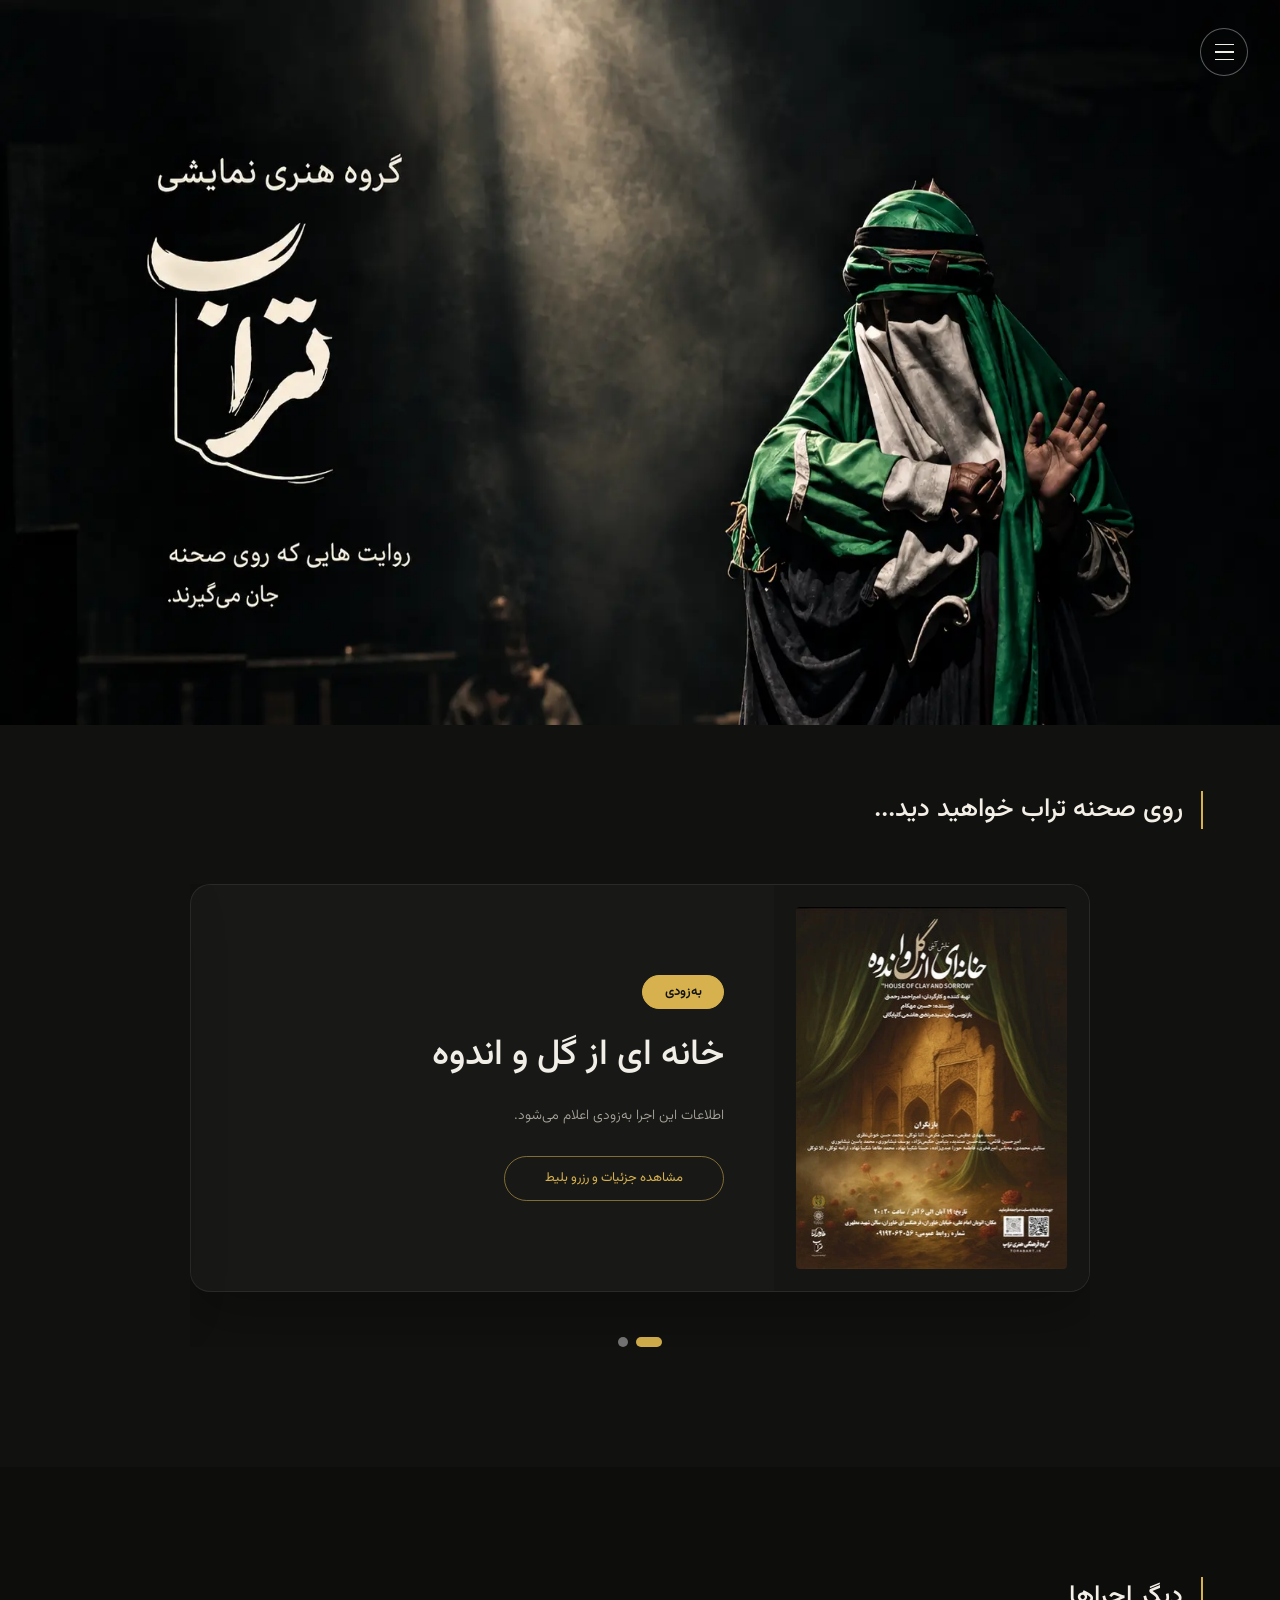
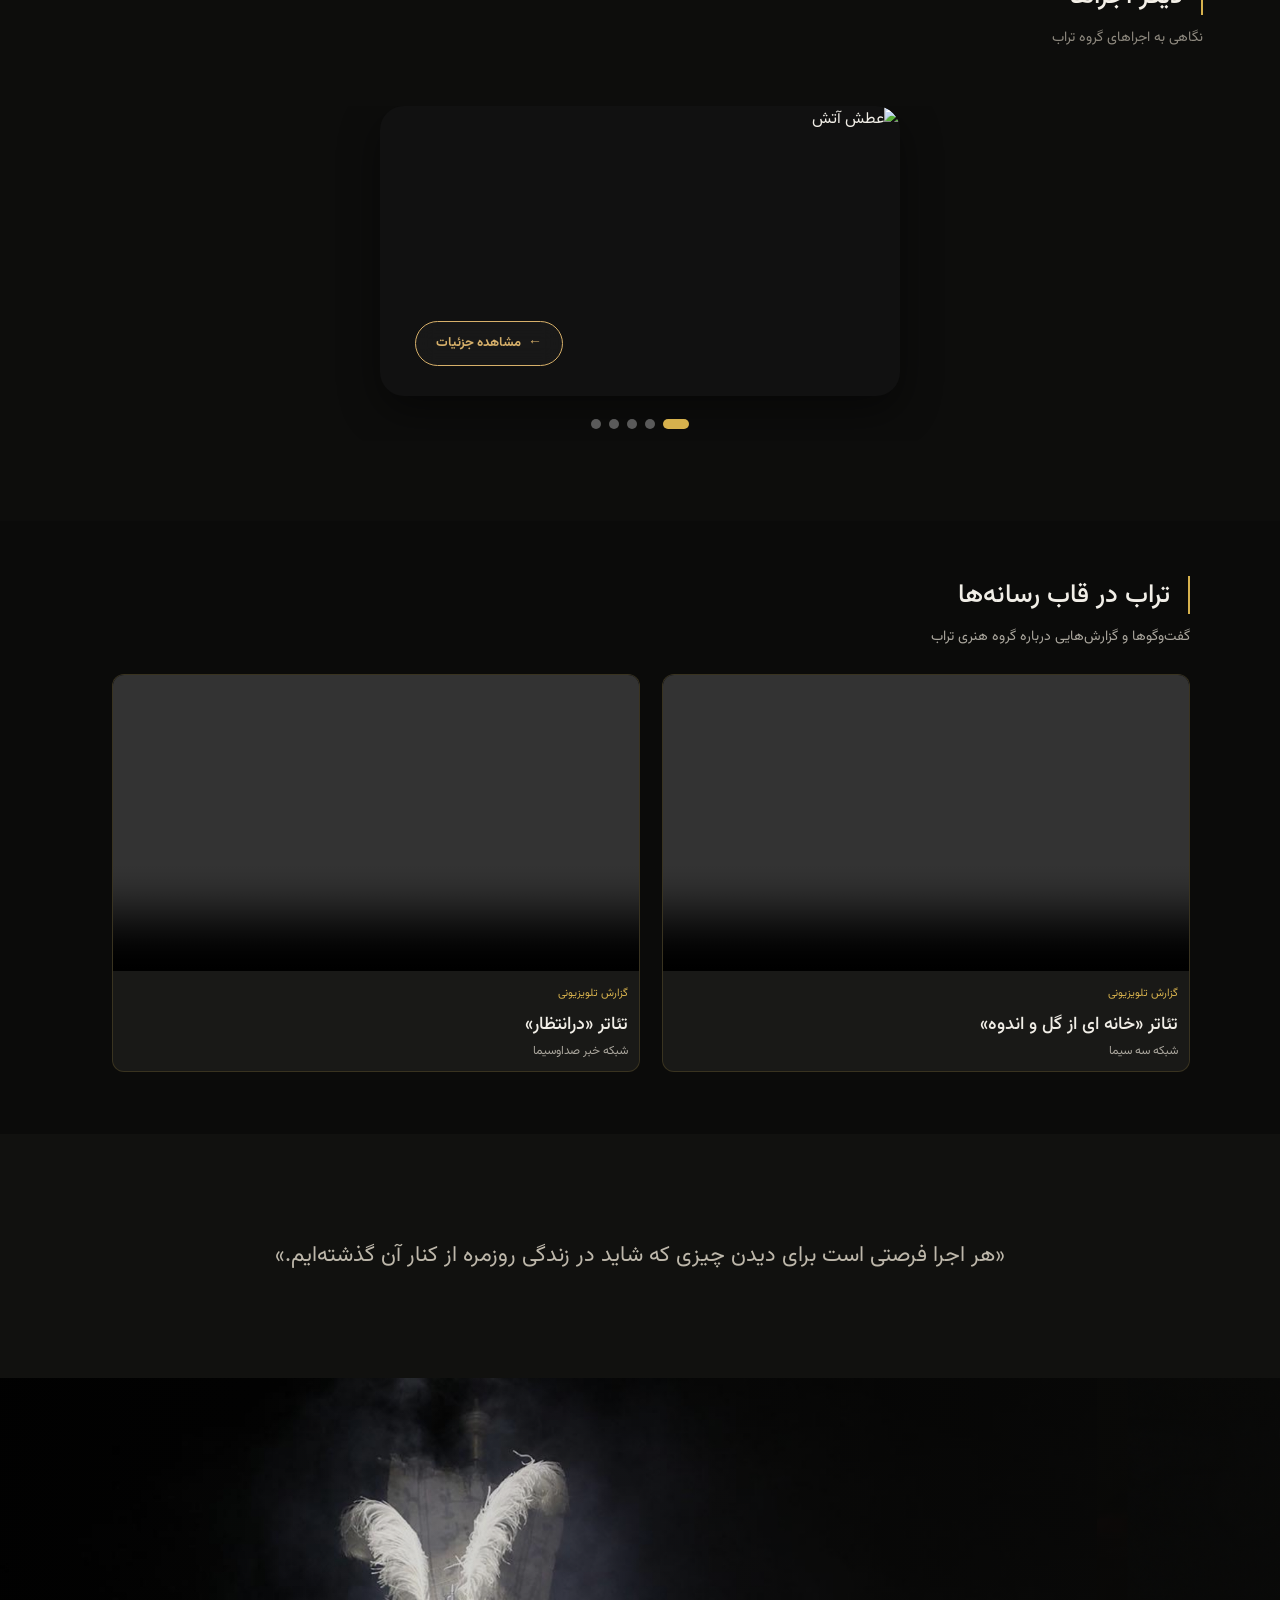
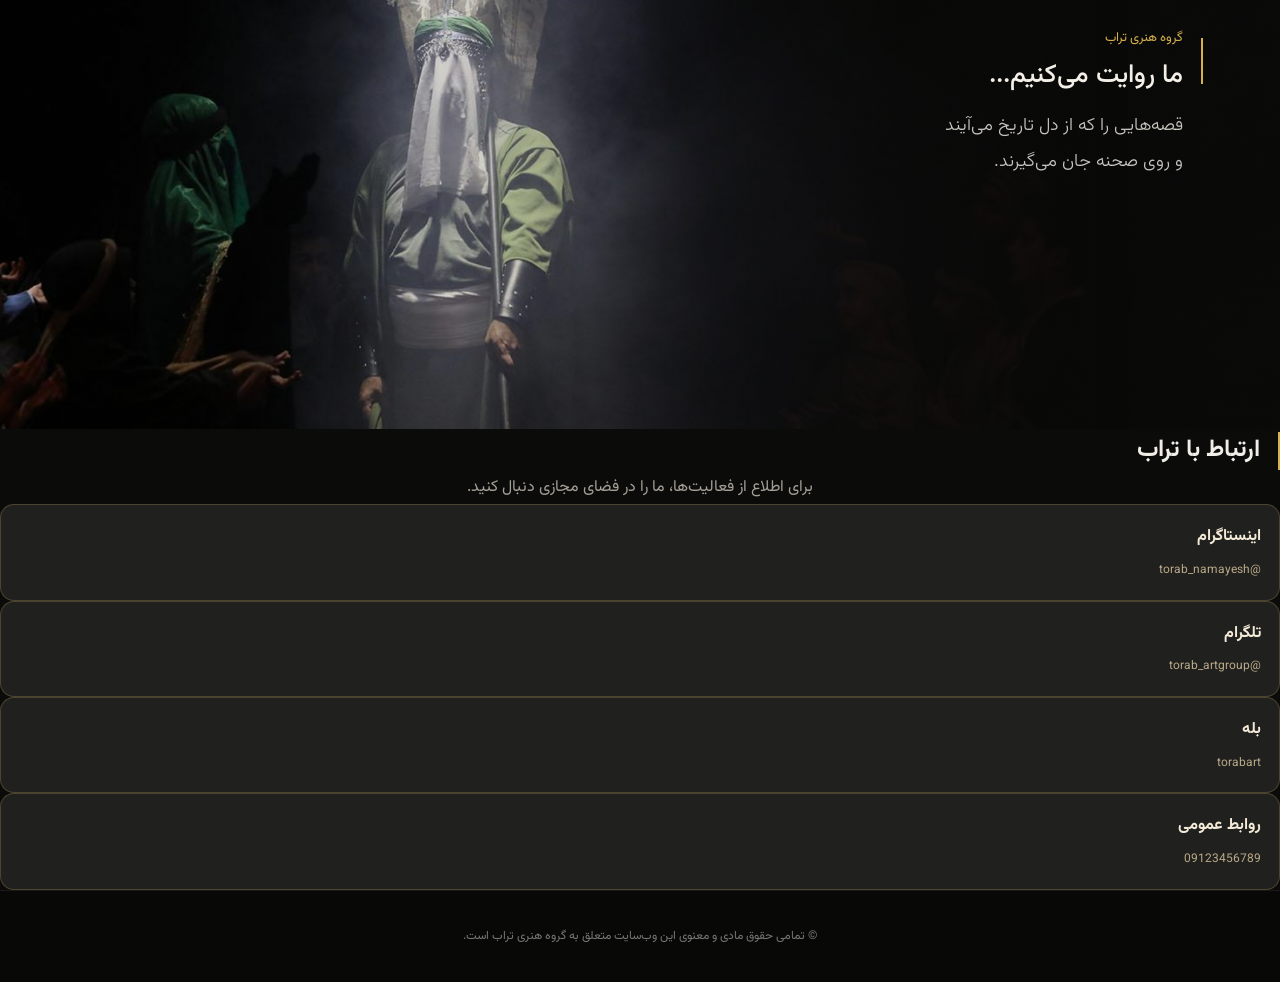
==== commit 31064b08: "Update index.html" ====
--- a/index.html
+++ b/index.html
@@ -211,7 +211,7 @@
        
 <section class="contact-section" id="contact">
 
-    <div class="contact-heading">
+    <div class="show-heading">
         <div class="section-title-row">
             <span class="section-title-line" aria-hidden="true"></span>
             <h2>ارتباط با تراب</h2>
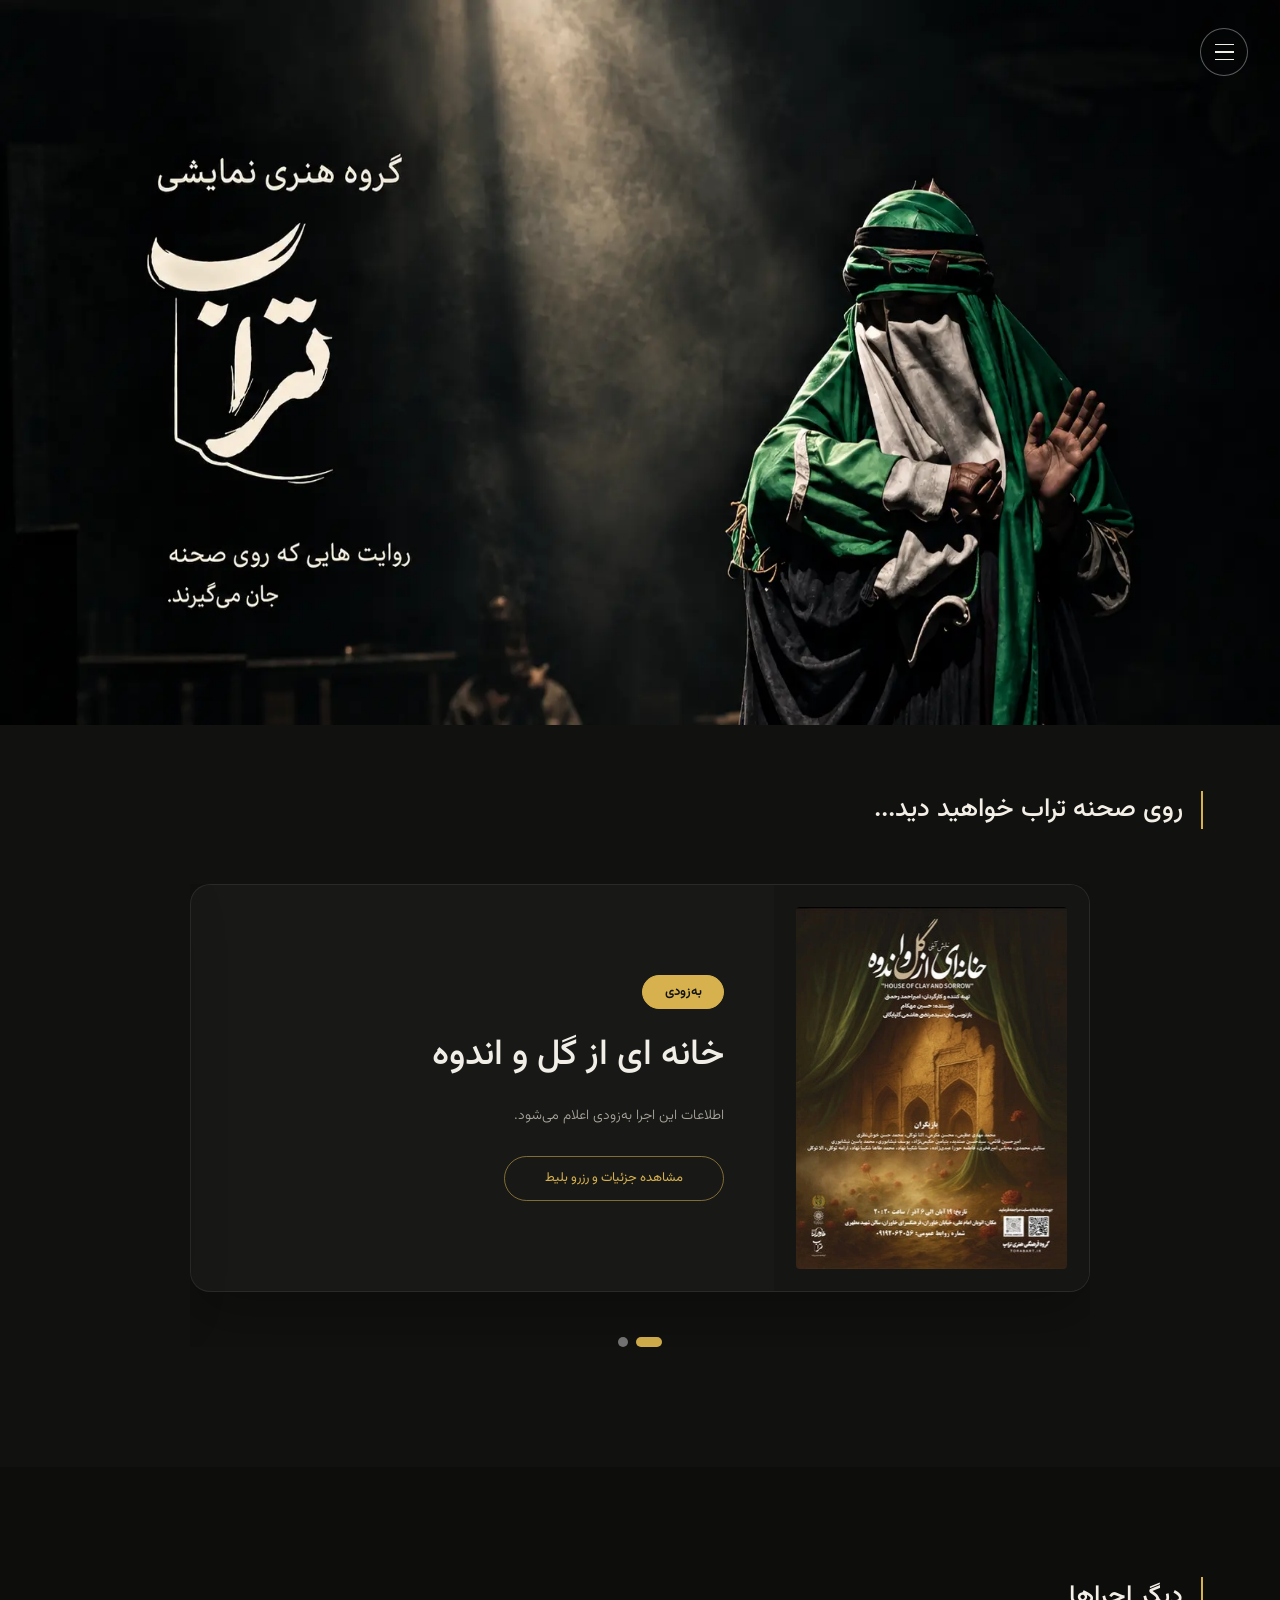
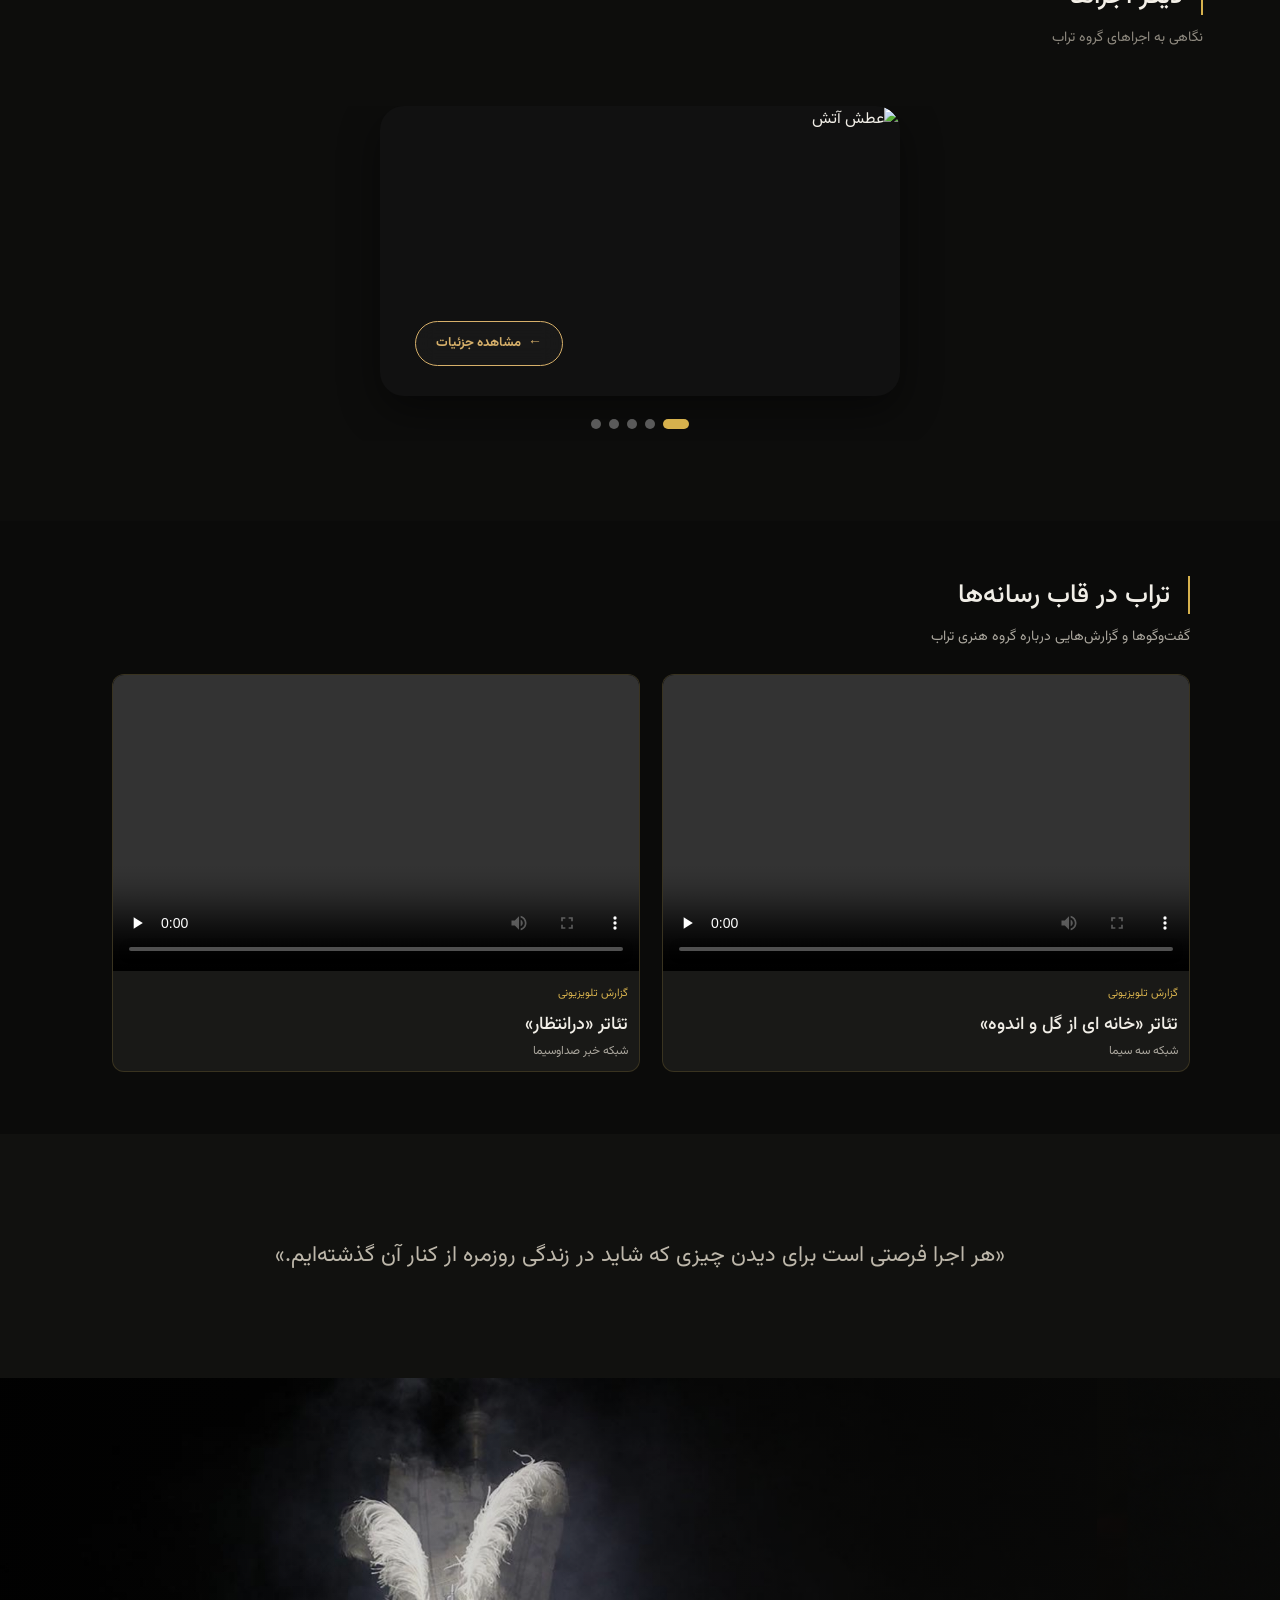
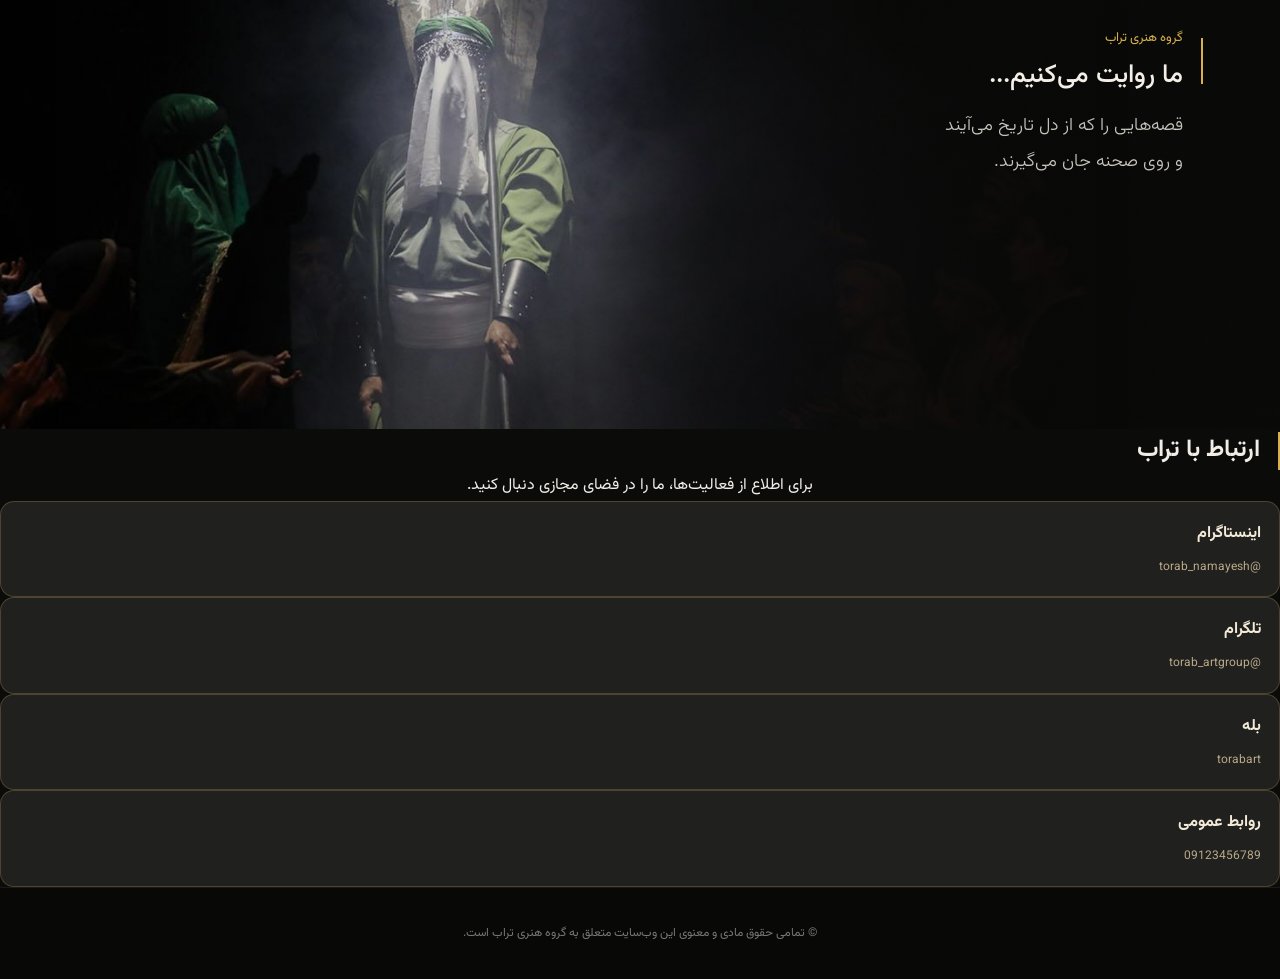
==== commit 84633e07: "Update index.html" ====
--- a/index.html
+++ b/index.html
@@ -216,11 +216,8 @@
             <span class="section-title-line" aria-hidden="true"></span>
             <h2>ارتباط با تراب</h2>
         </div>
+           <p> برای اطلاع از فعالیت‌ها، ما را در فضای مجازی دنبال کنید.</p>
     </div>
-
-    <p class="page-intro">
-        برای اطلاع از فعالیت‌ها، ما را در فضای مجازی دنبال کنید.
-    </p>
 
   <div class="contact-links">
 
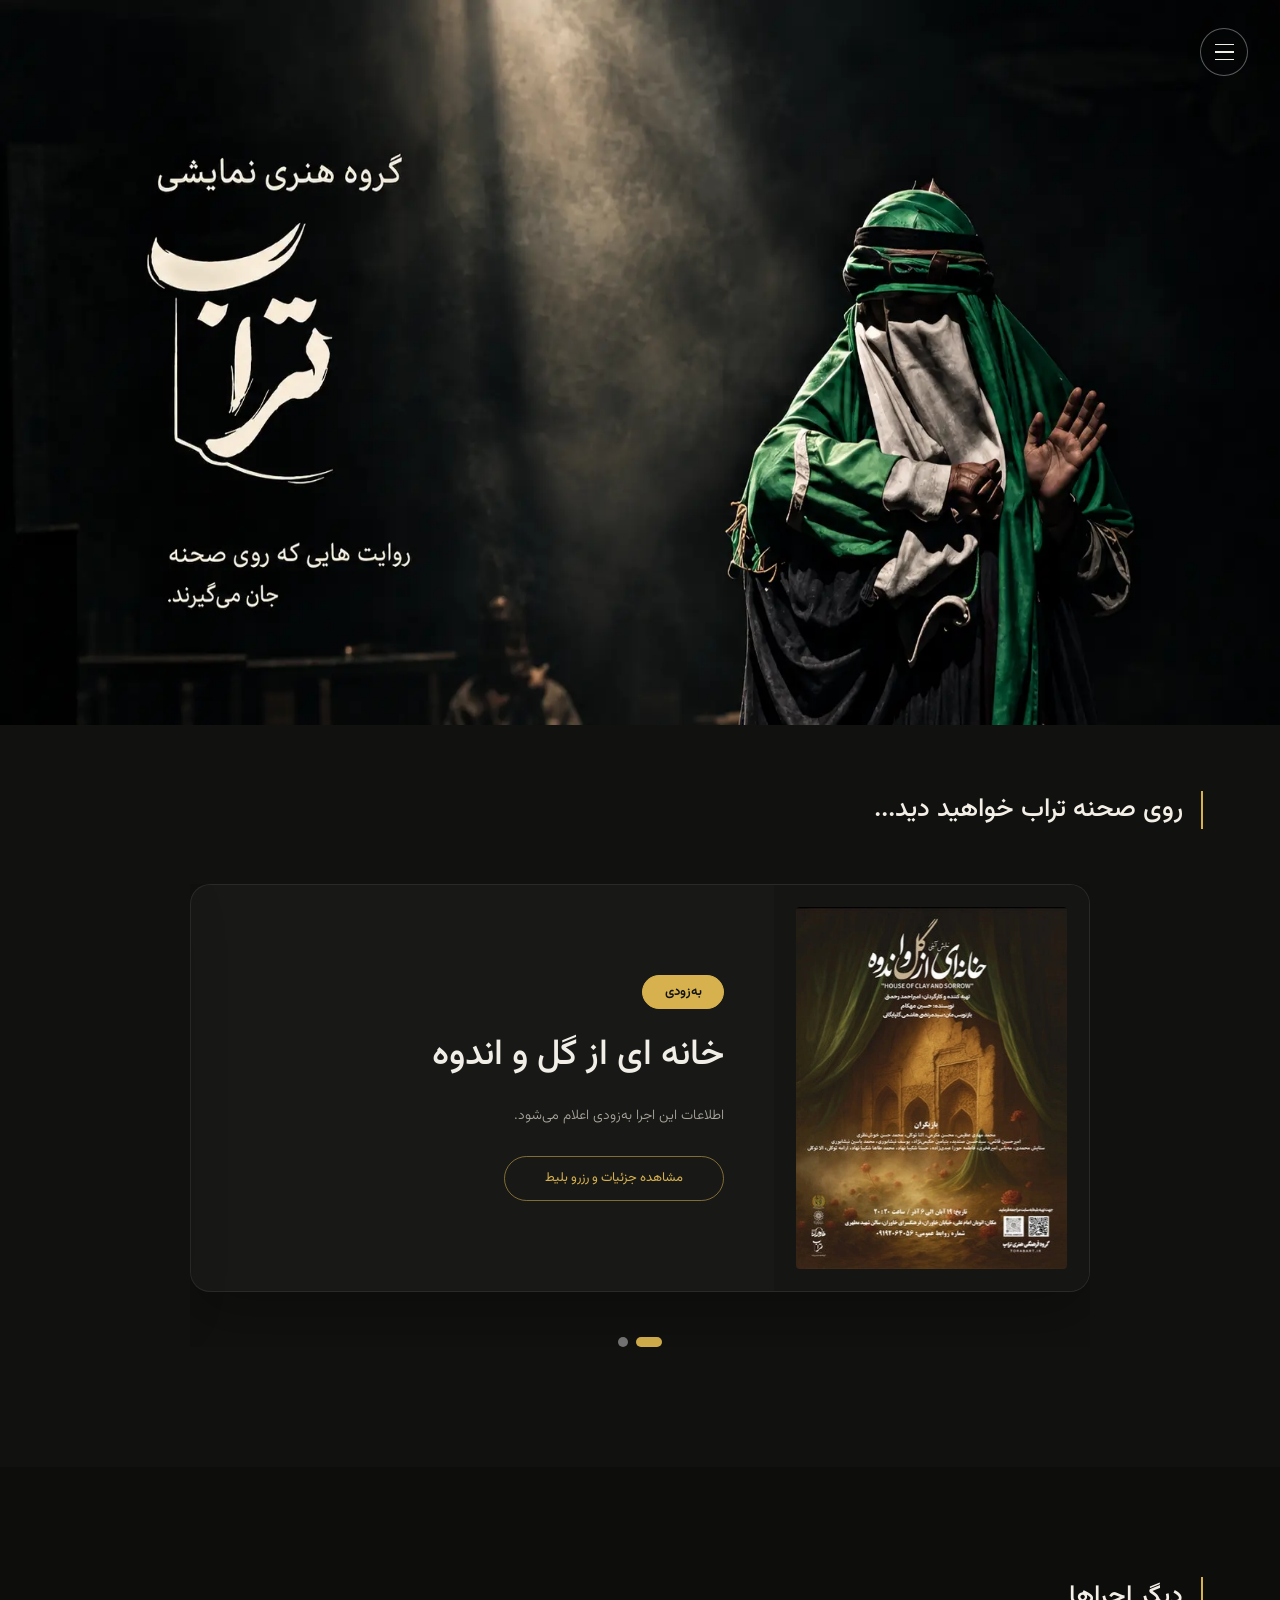
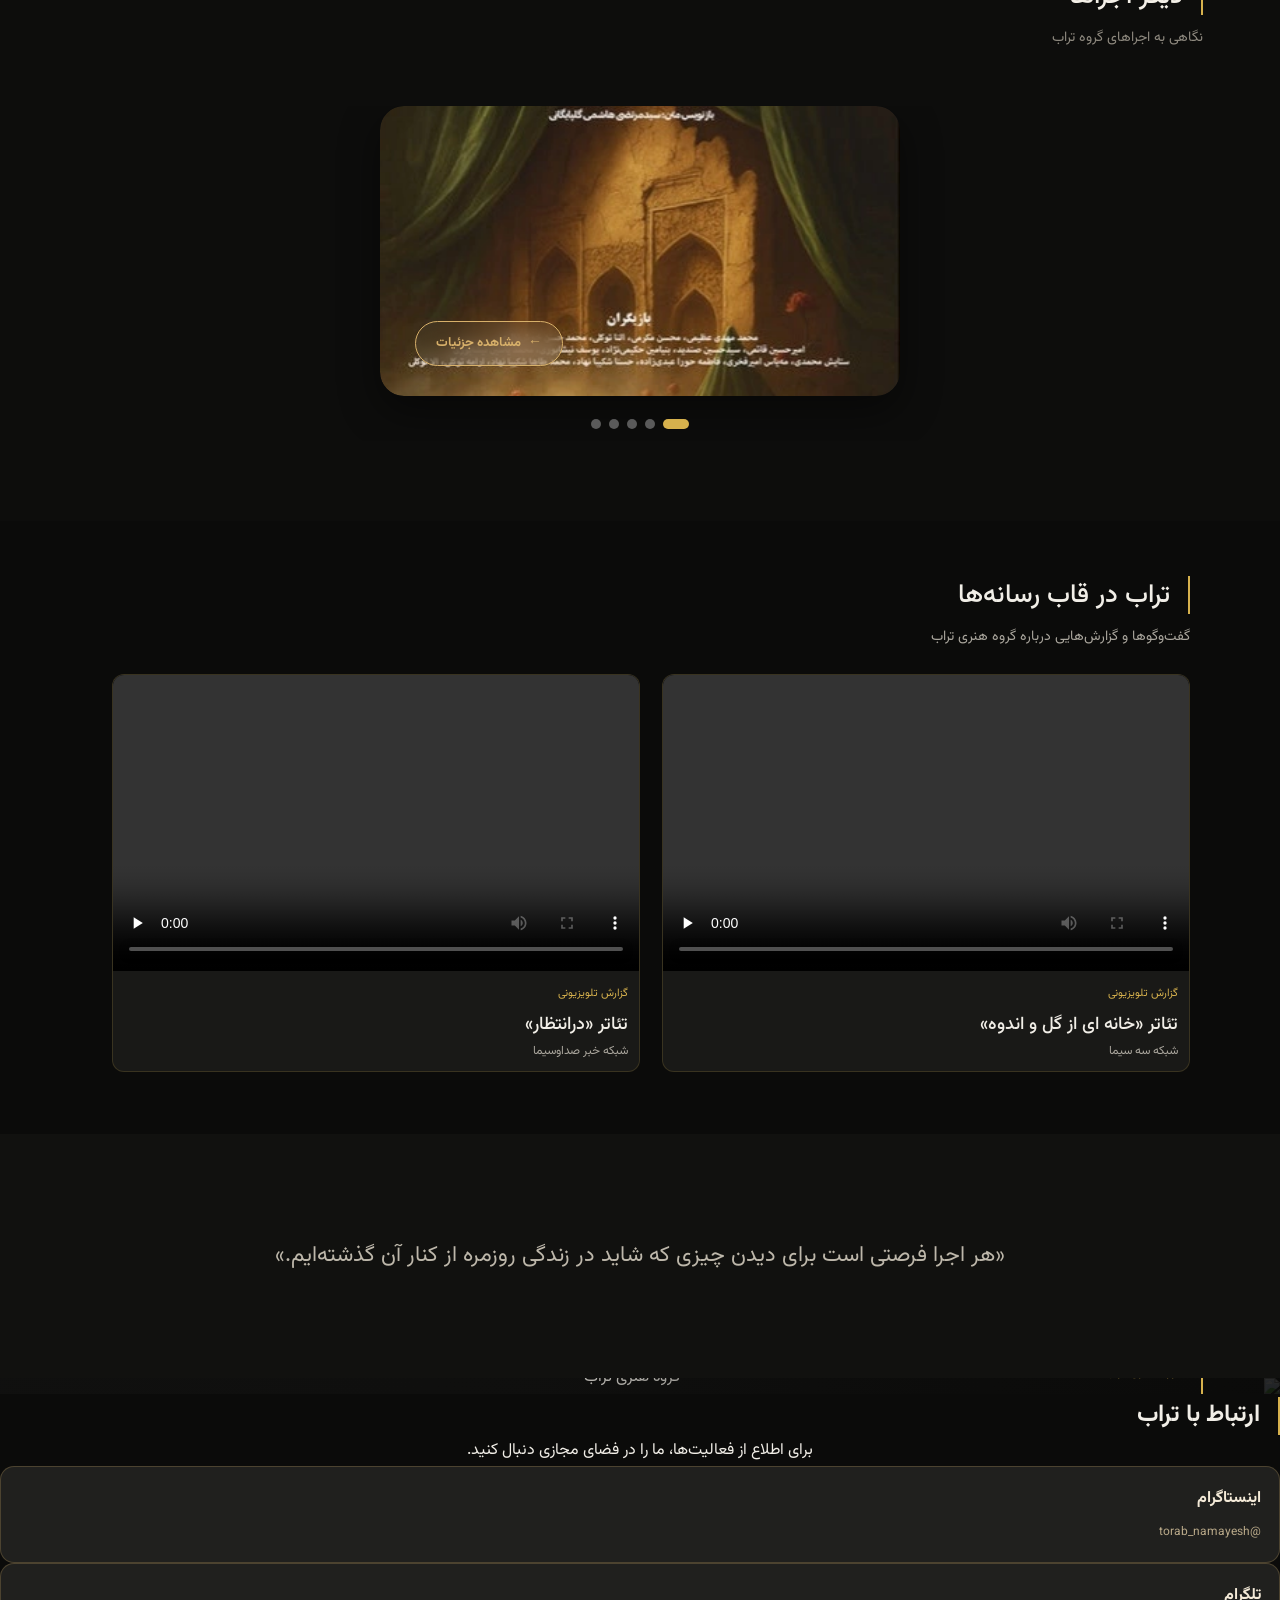
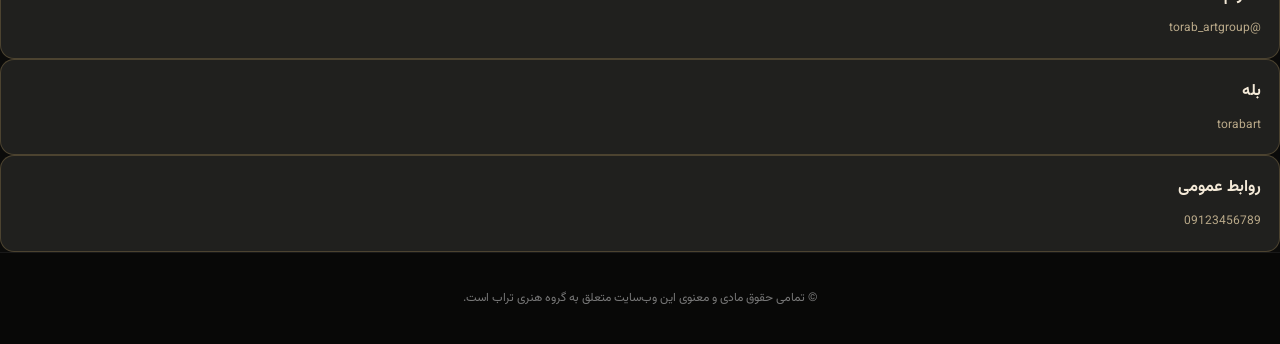
==== commit 2f219dcf: "Update index.html" ====
--- a/index.html
+++ b/index.html
@@ -1,5 +1,6 @@
 <!DOCTYPE html>
 <html lang="fa" dir="rtl">
+
 <head>
     <meta charset="UTF-8">
     <meta name="viewport" content="width=device-width, initial-scale=1.0">
@@ -10,7 +11,18 @@
     <link href="https://fonts.googleapis.com/css2?family=Vazirmatn:wght@300;400;500;600;700;800&display=swap" rel="stylesheet">
     <link rel="stylesheet" href="https://cdn.jsdelivr.net/npm/swiper@11/swiper-bundle.min.css">
     <link rel="stylesheet" href="css/style.css">
+
+    <script type="application/ld+json">
+    {
+      "@context": "https://schema.org",
+      "@type": "WebSite",
+      "name": "تراب",
+      "alternateName": "Torab",
+      "url": "https://torabart.ir/"
+    }
+    </script>
 </head>
+
 <body>
     <button class="menu-toggle" id="menuToggle" aria-label="باز کردن منو" aria-expanded="false">
         <span></span><span></span><span></span>
@@ -64,13 +76,13 @@
                     <div class="swiper-slide">
                         <article class="upcoming-card">
                             <div class="upcoming-poster">
-                                <img src="141.webp" alt="حریم">
+                                <img src="images/141.webp" alt="حریم">
                             </div>
                             <div class="upcoming-info">
                                 <span class="upcoming-status">به‌زودی</span>
                                 <h2>حریم</h2>
                                 <p>اطلاعات این اجرا به‌زودی اعلام می‌شود.</p>
-                                <a href="show-harim.html" class="upcoming-btn">مشاهده اطلاعات و رزرو بلیط</a>
+                                <a href="show-harim.html" class="upcoming-btn">مشاهده جزئیات و رزرو بلیط</a>
                             </div>
                         </article>
                     </div>
@@ -93,7 +105,7 @@
                 <div class="swiper-wrapper">
                     <div class="swiper-slide">
                         <article class="show-card">
-                            <img src="102.webp" alt="در انتظار">
+                            <img src="images/102.webp" alt="در انتظار">
                             <a href="show-entezar.html" class="glass-btn">مشاهده جزئیات</a>
                         </article>
                     </div>
@@ -105,20 +117,20 @@
                     </div>
                     <div class="swiper-slide">
                         <article class="show-card">
-                            <img src="104.webp" alt="ماه بر روی زمین">
+                            <img src="images/104.webp" alt="ماه بر روی زمین">
                             <a href="show-mah.html" class="glass-btn dark-btn">مشاهده جزئیات</a>
                         </article>
                     </div>
                     <div class="swiper-slide">
     <article class="show-card">
-        <img src="140.webp" alt="حریم">
+        <img src="images/140.webp" alt="حریم">
         <a href="show-harim.html" class="glass-btn">مشاهده جزئیات</a>
     </article>
 </div>
 
 <div class="swiper-slide">
     <article class="show-card">
-        <img src="107.webp" alt="عطش آتش">
+        <img src="images/107.webp" alt="عطش آتش">
         <a href="show-fifth.html" class="glass-btn">مشاهده جزئیات</a>
     </article>
 </div>
@@ -188,7 +200,7 @@
         <!-- درباره تراب -->
         <section class="about-section" id="about">
             <div class="about-image">
-                <img src="109.webp" alt="گروه هنری تراب">
+                <img src="images/109.webp" alt="گروه هنری تراب">
                 <div class="about-overlay"></div>
 
                 <div class="about-content">
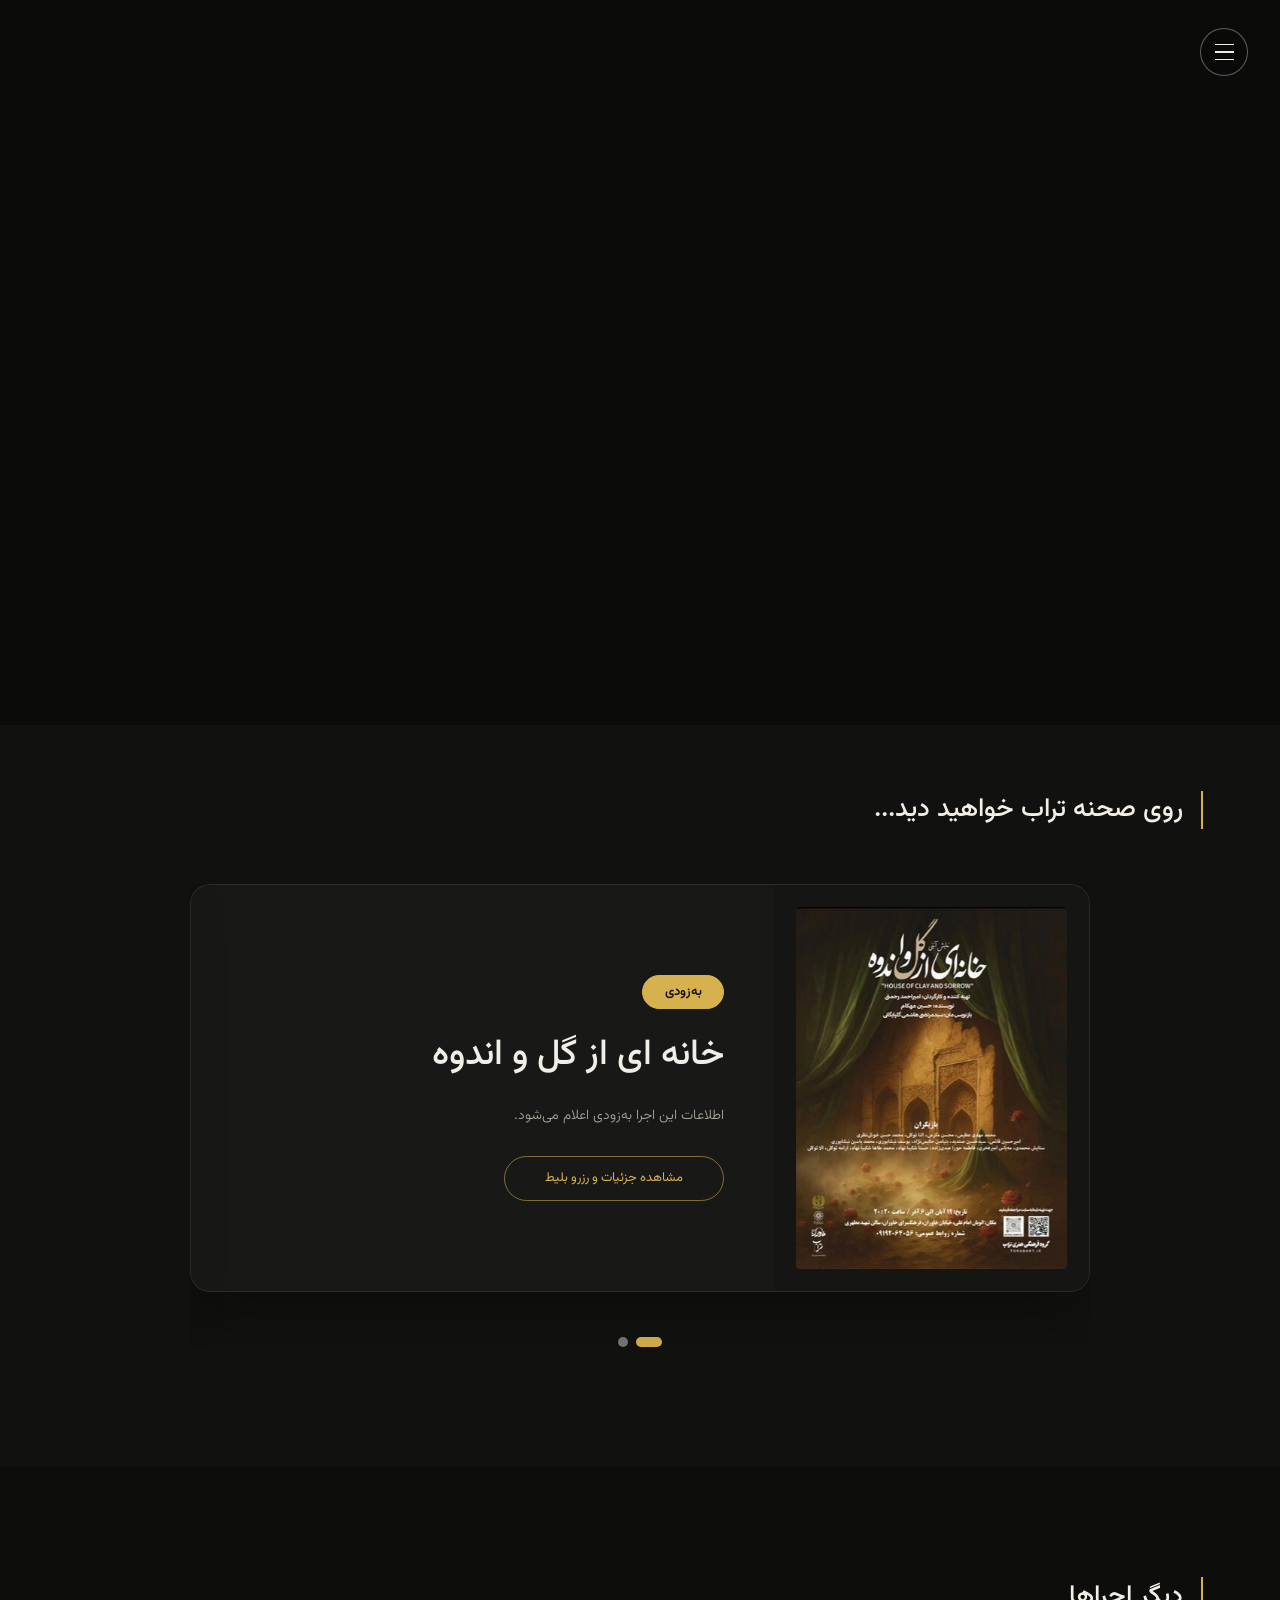
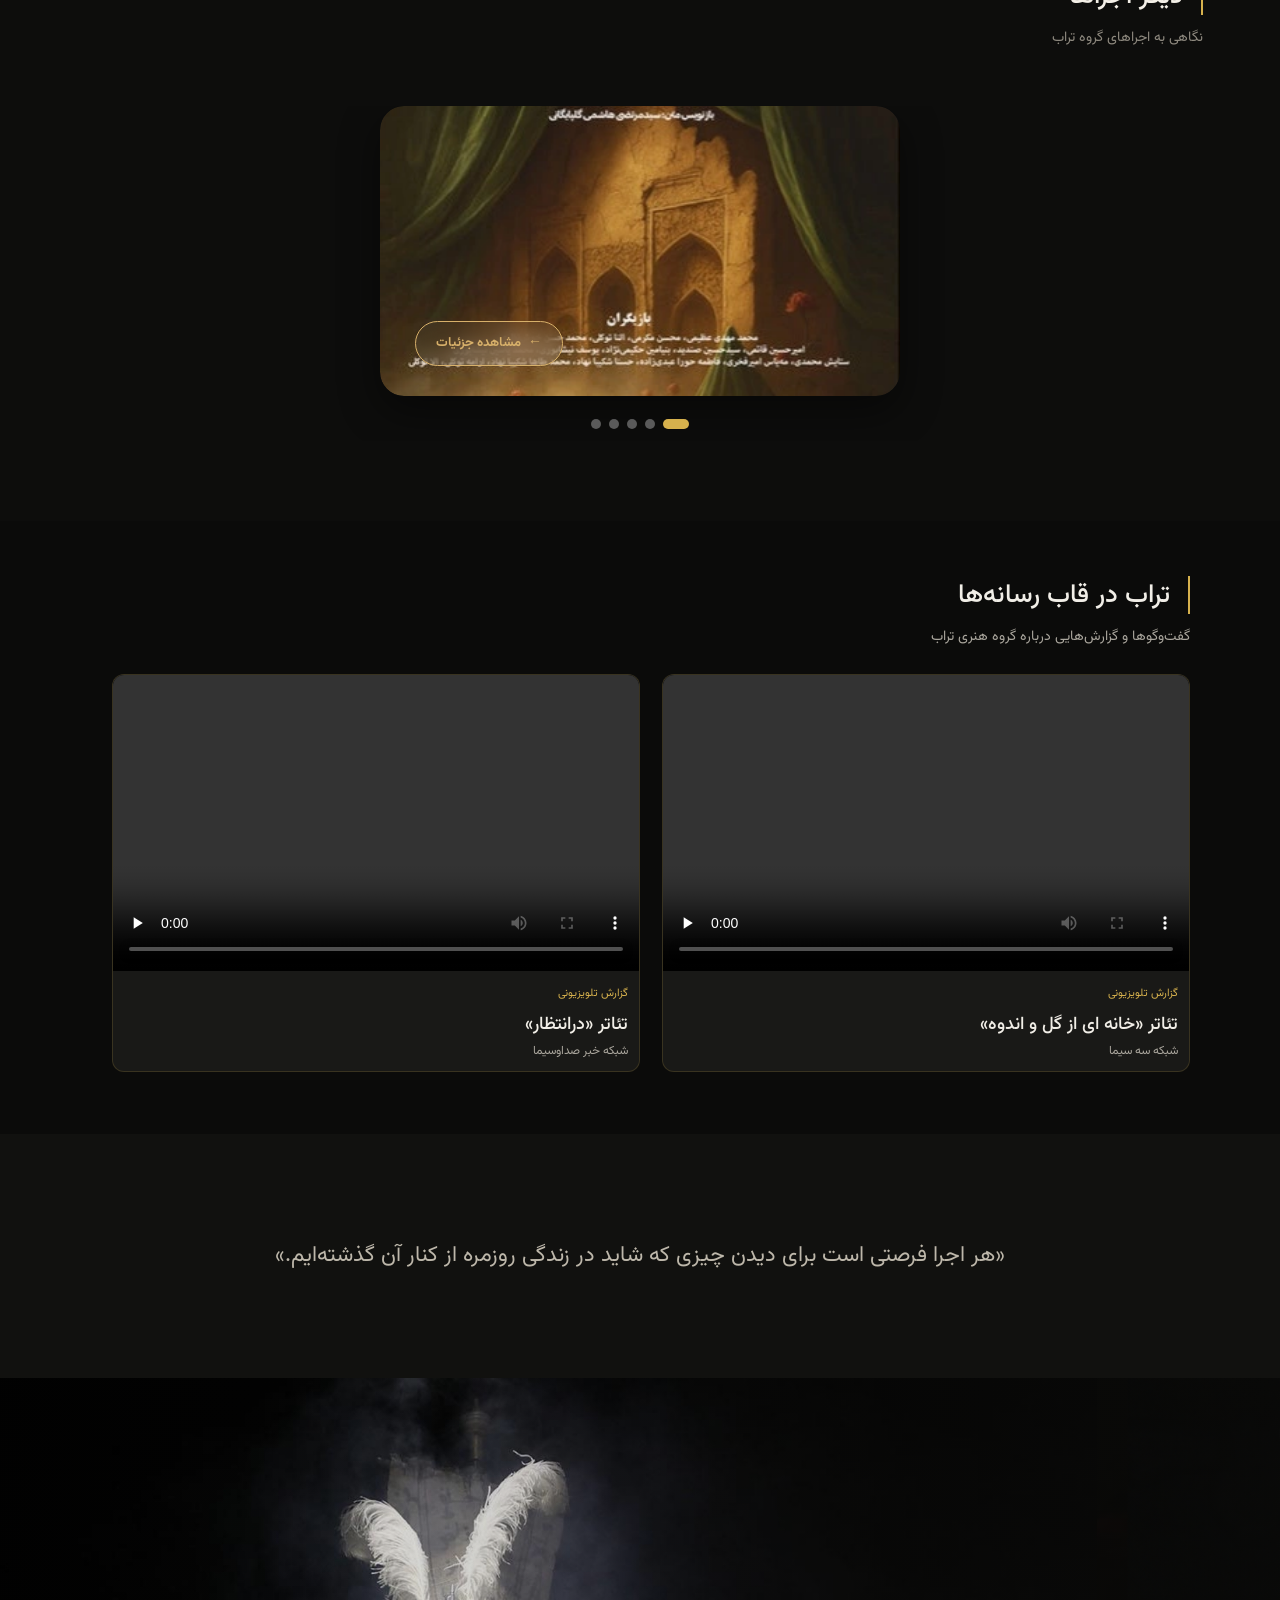
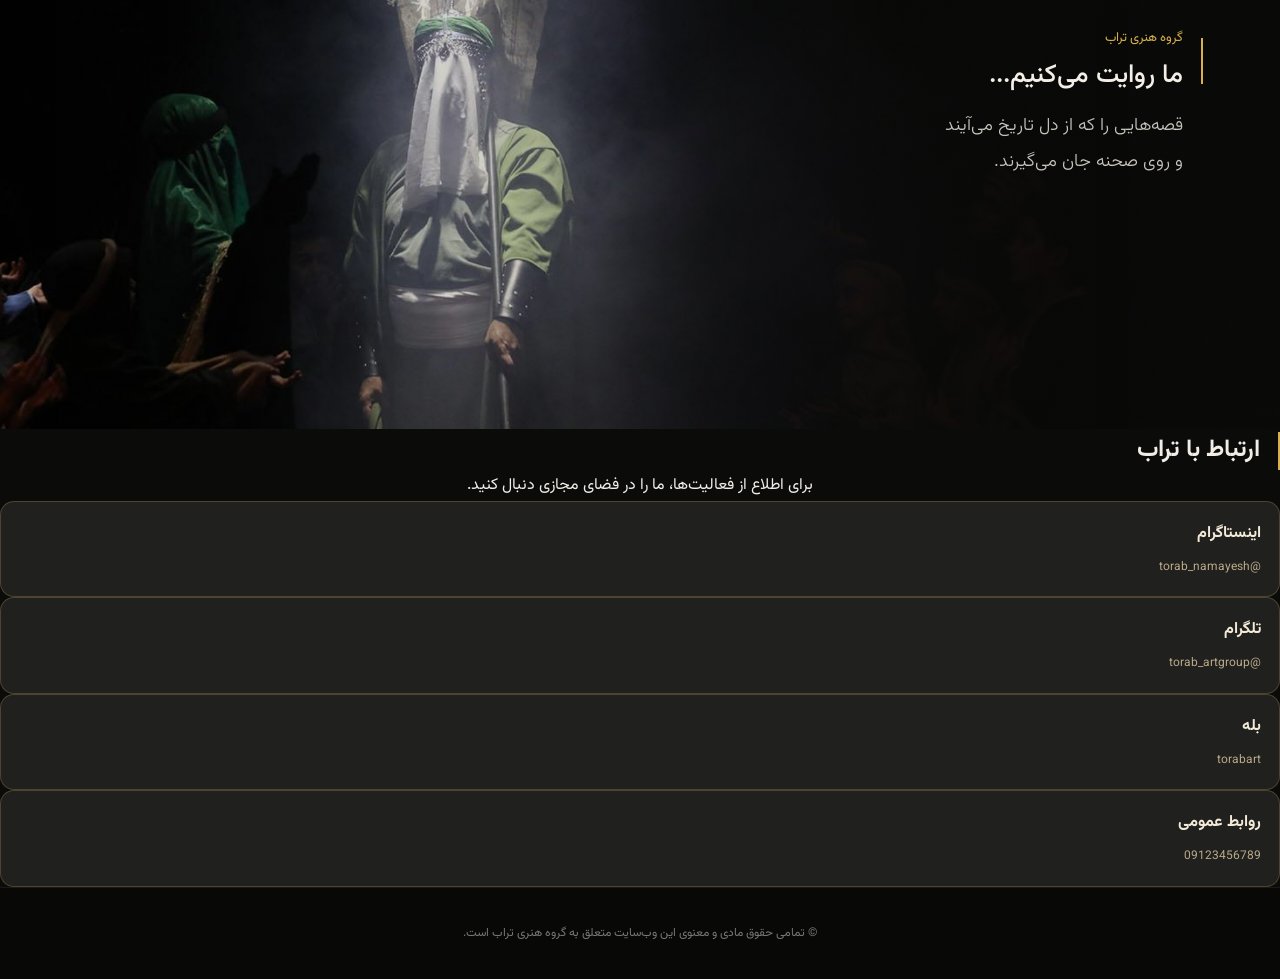
==== commit d95c71e2: "Update index.html" ====
--- a/index.html
+++ b/index.html
@@ -111,7 +111,7 @@
                     </div>
                     <div class="swiper-slide">
                         <article class="show-card">
-                            <img src="103.webp" alt="خانه‌ای از گل و اندوه">
+                            <img src="images/103.webp" alt="خانه‌ای از گل و اندوه">
                             <a href="show-khane.html" class="glass-btn">مشاهده جزئیات</a>
                         </article>
                     </div>
